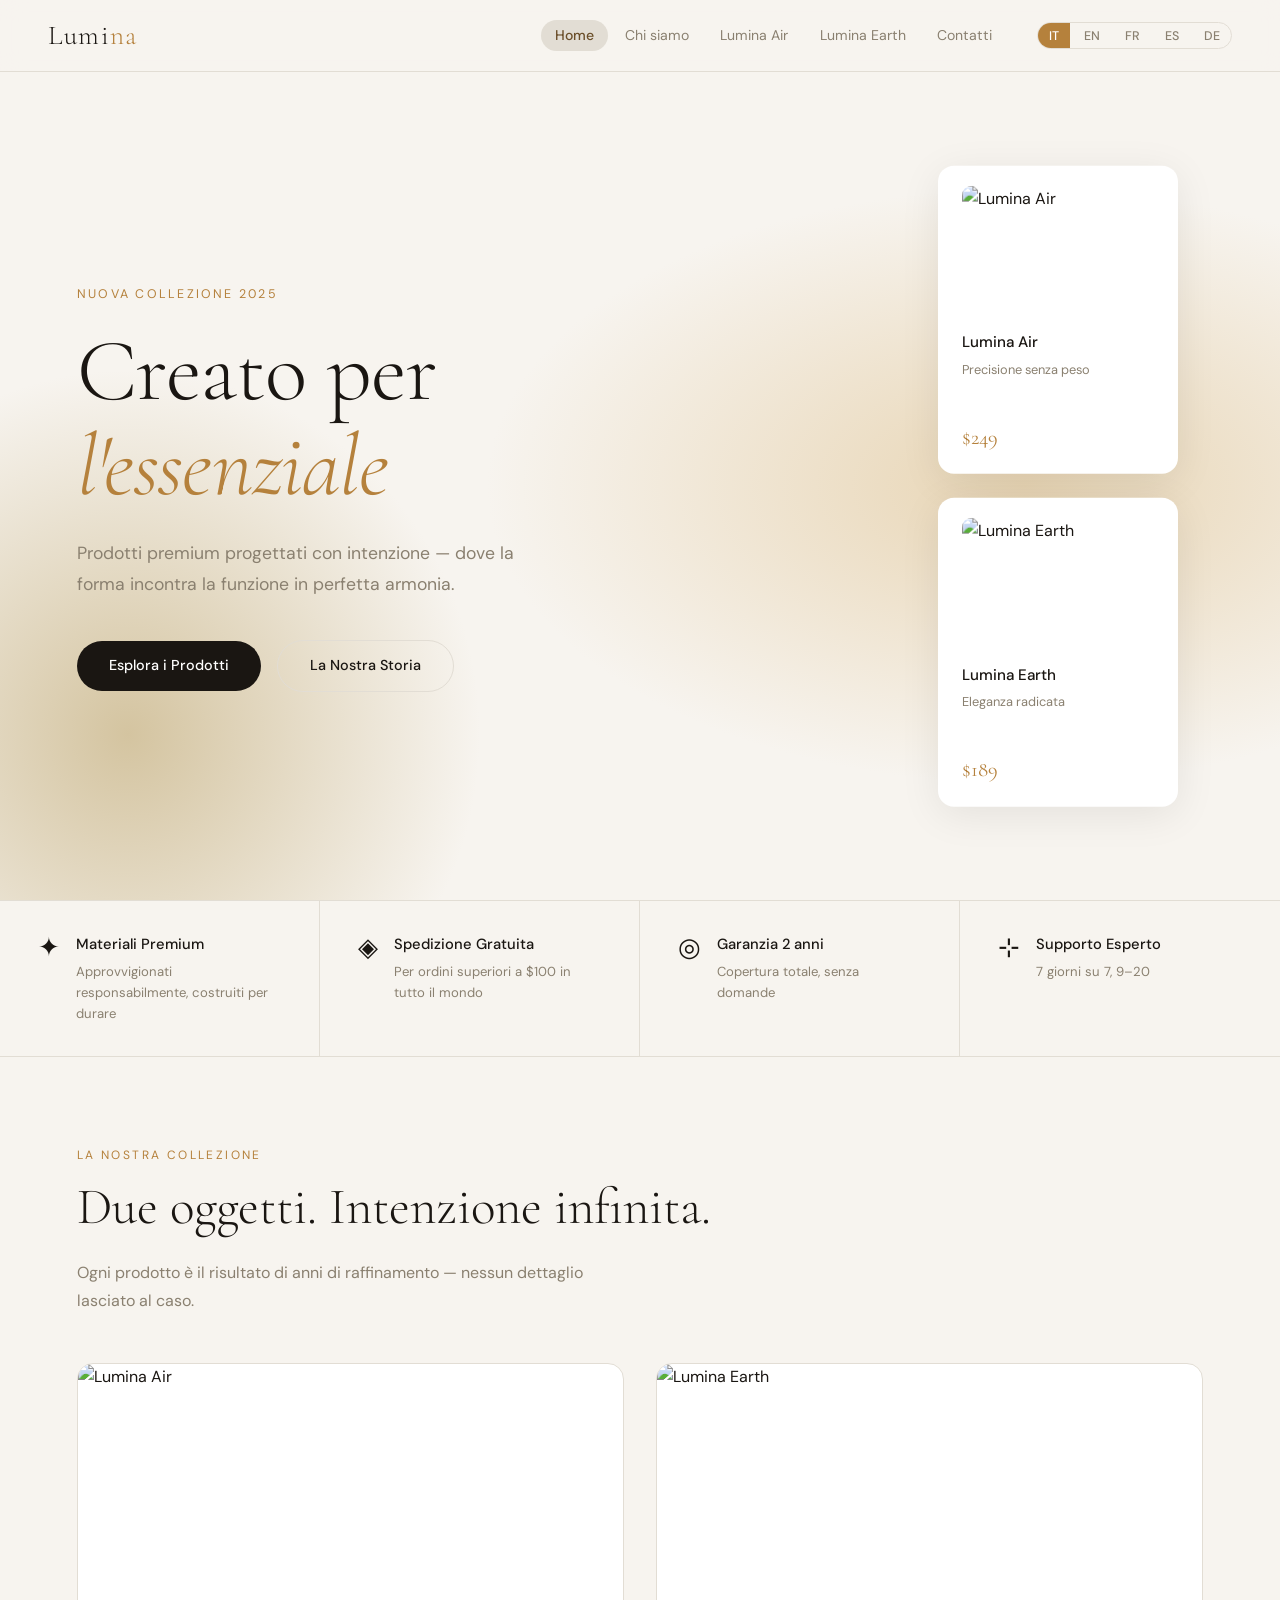
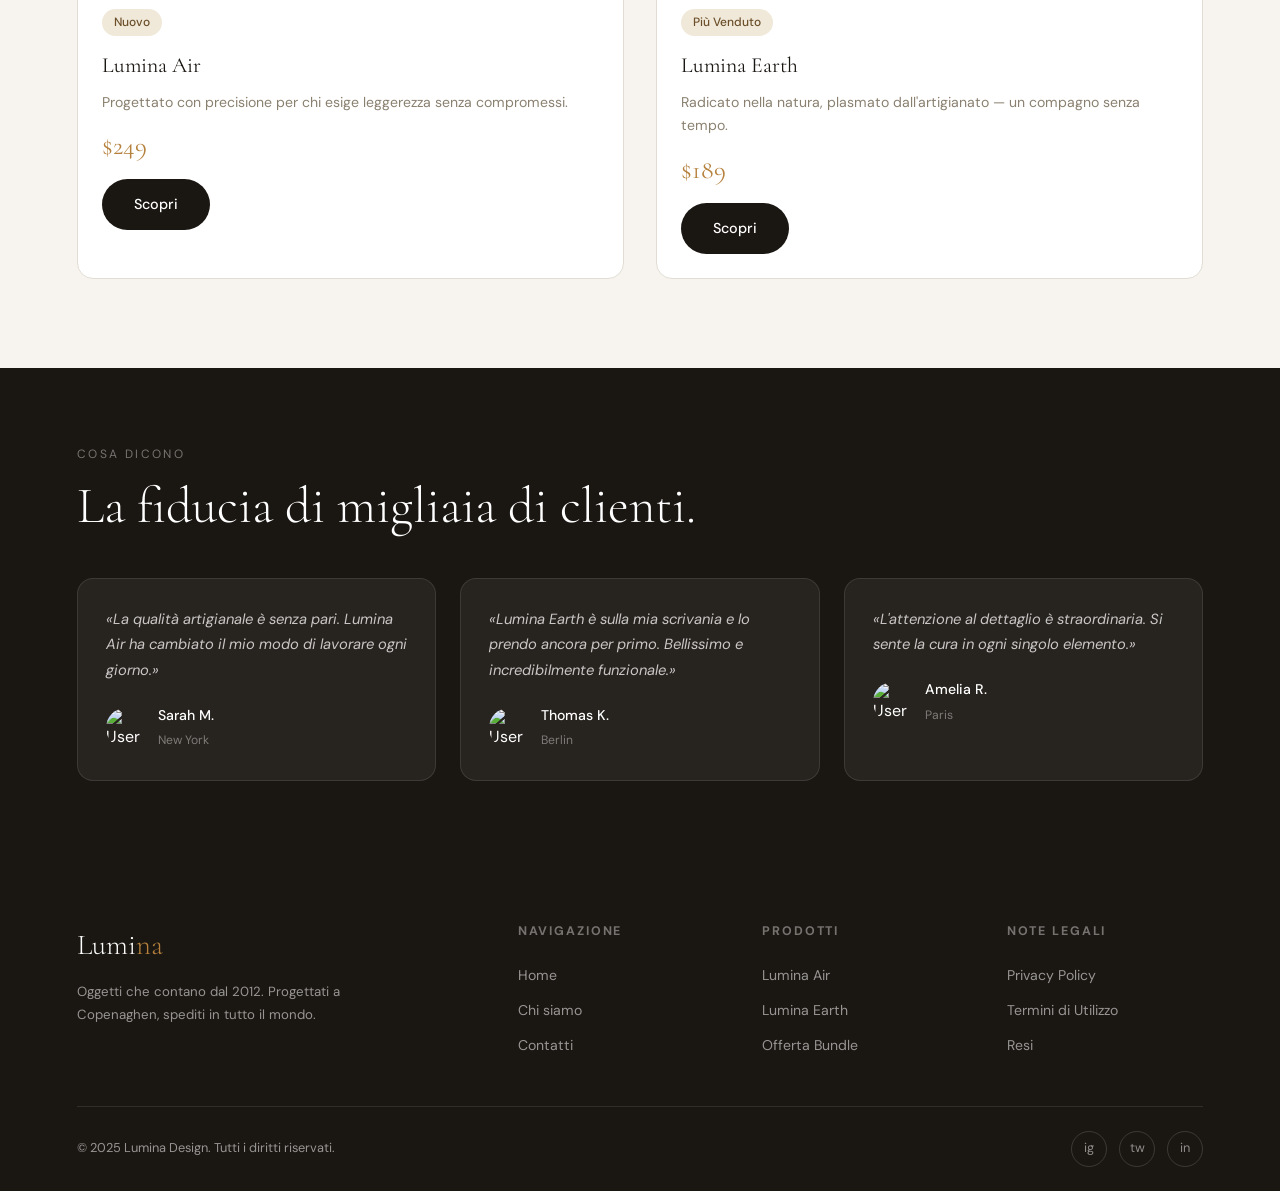
==== index.html @ da41b6ad "Initial commit" ====
<!DOCTYPE html>
<html lang="en">
<head>
  <meta charset="UTF-8" />
  <meta name="viewport" content="width=device-width, initial-scale=1.0"/>
  <title>Lumina — Premium Products</title>
  <link rel="preconnect" href="https://fonts.googleapis.com">
  <link href="https://fonts.googleapis.com/css2?family=Cormorant+Garamond:ital,wght@0,300;0,400;0,600;1,300;1,400&family=DM+Sans:wght@300;400;500&display=swap" rel="stylesheet">
  <style>
    :root {
      --bg: #f7f4ef;
      --ink: #1a1612;
      --accent: #b5813c;
      --accent2: #6b4f2a;
      --muted: #8a8070;
      --card: #ffffff;
      --border: #e2ddd4;
      --nav-h: 72px;
    }

    *, *::before, *::after { box-sizing: border-box; margin: 0; padding: 0; }

    html { scroll-behavior: smooth; }

    body {
      font-family: 'DM Sans', sans-serif;
      background: var(--bg);
      color: var(--ink);
      min-height: 100vh;
      display: flex;
      flex-direction: column;
      font-size: 16px;
      line-height: 1.6;
    }

    /* ─── NAV ─── */
    nav {
      position: sticky; top: 0; z-index: 100;
      height: var(--nav-h);
      background: rgba(247,244,239,0.92);
      backdrop-filter: blur(12px);
      border-bottom: 1px solid var(--border);
      display: flex; align-items: center;
      padding: 0 clamp(1rem, 5vw, 3rem);
      gap: 2rem;
    }

    .nav-logo {
      font-family: 'Cormorant Garamond', serif;
      font-size: 1.7rem; font-weight: 300;
      color: var(--ink); letter-spacing: 0.06em;
      text-decoration: none; margin-right: auto;
      white-space: nowrap;
    }
    .nav-logo span { color: var(--accent); }

    .nav-links {
      display: flex; gap: 0.25rem; list-style: none;
      flex-wrap: wrap;
    }
    .nav-links a {
      padding: 0.4rem 0.85rem;
      border-radius: 100px;
      font-size: 0.88rem; font-weight: 400;
      color: var(--muted);
      text-decoration: none;
      transition: color 0.2s, background 0.2s;
      white-space: nowrap;
    }
    .nav-links a:hover, .nav-links a.active {
      color: var(--ink);
      background: var(--border);
    }
    .nav-links a.active { font-weight: 500; color: var(--accent2); }

    /* Language switcher */
    .lang-switcher {
      display: flex; gap: 0.2rem;
      border: 1px solid var(--border);
      border-radius: 100px;
      overflow: hidden;
      flex-shrink: 0;
    }
    .lang-btn {
      padding: 0.3rem 0.65rem;
      font-size: 0.78rem; font-weight: 500;
      background: none; border: none; cursor: pointer;
      color: var(--muted);
      transition: background 0.2s, color 0.2s;
      font-family: 'DM Sans', sans-serif;
      letter-spacing: 0.04em;
    }
    .lang-btn.active { background: var(--accent); color: #fff; }

    /* ─── MAIN ─── */
    main { flex: 1; }

    .page { display: none; animation: fadeUp 0.45s ease; }
    .page.visible { display: block; }

    @keyframes fadeUp {
      from { opacity: 0; transform: translateY(18px); }
      to   { opacity: 1; transform: translateY(0); }
    }

    /* ─── HERO ─── */
    .hero {
      position: relative; overflow: hidden;
      min-height: calc(100vh - var(--nav-h));
      display: flex; align-items: center;
      padding: clamp(3rem, 8vw, 6rem) clamp(1.5rem, 6vw, 5rem);
    }
    .hero-bg {
      position: absolute; inset: 0;
      background:
        radial-gradient(ellipse 70% 60% at 80% 50%, #e8d5b4 0%, transparent 60%),
        radial-gradient(ellipse 50% 80% at 10% 80%, #d4c4a0 0%, transparent 55%),
        var(--bg);
    }
    .hero-content { position: relative; max-width: 640px; }
    .hero-eyebrow {
      display: inline-block;
      font-size: 0.78rem; letter-spacing: 0.18em; text-transform: uppercase;
      color: var(--accent); margin-bottom: 1.2rem;
    }
    .hero h1 {
      font-family: 'Cormorant Garamond', serif;
      font-size: clamp(3rem, 7vw, 5.5rem);
      font-weight: 300; line-height: 1.08;
      letter-spacing: -0.01em;
      margin-bottom: 1.5rem;
    }
    .hero h1 em { font-style: italic; color: var(--accent); }
    .hero p {
      font-size: 1.1rem; color: var(--muted);
      max-width: 480px; margin-bottom: 2.5rem;
      line-height: 1.75;
    }
    .btn {
      display: inline-flex; align-items: center; gap: 0.5rem;
      padding: 0.85rem 2rem;
      background: var(--ink); color: #fff;
      border-radius: 100px;
      font-size: 0.9rem; font-weight: 500;
      text-decoration: none; cursor: pointer; border: none;
      transition: background 0.25s, transform 0.2s;
    }
    .btn:hover { background: var(--accent2); transform: translateY(-2px); }
    .btn-outline {
      background: transparent; color: var(--ink);
      border: 1.5px solid var(--border);
      margin-left: 0.75rem;
    }
    .btn-outline:hover { background: var(--border); }

    .hero-float {
      position: absolute; right: clamp(1rem, 8vw, 8rem); top: 50%;
      transform: translateY(-50%);
      display: flex; flex-direction: column; gap: 1.5rem;
    }
    .hero-card {
      background: #fff;
      border-radius: 16px;
      padding: 1.25rem 1.5rem;
      box-shadow: 0 8px 40px rgba(0,0,0,0.08);
      width: 240px;
    }
    .hero-card-img {
      width: 100%; height: 130px;
      border-radius: 10px; overflow: hidden;
      margin-bottom: 0.9rem;
    }
    .hero-card-img img { width: 100%; height: 100%; object-fit: cover; }
    .hero-card h4 { font-size: 0.95rem; font-weight: 500; margin-bottom: 0.25rem; }
    .hero-card p { font-size: 0.8rem; color: var(--muted); }
    .hero-card .price { font-family: 'Cormorant Garamond', serif; font-size: 1.3rem; color: var(--accent); margin-top: 0.5rem; }

    /* ─── FEATURES STRIP ─── */
    .features-strip {
      display: flex; flex-wrap: wrap; gap: 0;
      border-top: 1px solid var(--border);
      border-bottom: 1px solid var(--border);
    }
    .feature-item {
      flex: 1 1 200px;
      padding: 2rem clamp(1rem, 3vw, 2.5rem);
      border-right: 1px solid var(--border);
      display: flex; align-items: flex-start; gap: 1rem;
    }
    .feature-item:last-child { border-right: none; }
    .feature-icon { font-size: 1.6rem; line-height: 1; margin-top: 0.15rem; }
    .feature-item h3 { font-size: 0.92rem; font-weight: 500; margin-bottom: 0.25rem; }
    .feature-item p { font-size: 0.82rem; color: var(--muted); }

    /* ─── SECTION ─── */
    .section { padding: clamp(3rem, 7vw, 6rem) clamp(1.5rem, 6vw, 5rem); }
    .section-tag {
      font-size: 0.75rem; letter-spacing: 0.2em;
      text-transform: uppercase; color: var(--accent);
      margin-bottom: 0.75rem;
    }
    .section-title {
      font-family: 'Cormorant Garamond', serif;
      font-size: clamp(2rem, 4vw, 3.2rem);
      font-weight: 300; line-height: 1.2;
      margin-bottom: 1.25rem;
    }
    .section-subtitle { color: var(--muted); max-width: 560px; line-height: 1.75; }

    /* ─── GRID ─── */
    .grid-2 { display: grid; grid-template-columns: repeat(auto-fit, minmax(280px, 1fr)); gap: 2rem; margin-top: 3rem; }
    .grid-3 { display: grid; grid-template-columns: repeat(auto-fit, minmax(240px, 1fr)); gap: 1.75rem; margin-top: 2.5rem; }

    /* ─── CARD ─── */
    .card {
      background: var(--card);
      border-radius: 16px;
      overflow: hidden;
      border: 1px solid var(--border);
      transition: transform 0.25s, box-shadow 0.25s;
    }
    .card:hover { transform: translateY(-6px); box-shadow: 0 16px 48px rgba(0,0,0,0.1); }
    .card-img { width: 100%; height: 220px; object-fit: cover; display: block; }
    .card-body { padding: 1.5rem; }
    .card-body h3 { font-family: 'Cormorant Garamond', serif; font-size: 1.35rem; font-weight: 400; margin-bottom: 0.5rem; }
    .card-body p { font-size: 0.88rem; color: var(--muted); line-height: 1.7; }
    .card-price { font-family: 'Cormorant Garamond', serif; font-size: 1.6rem; color: var(--accent); margin: 0.75rem 0; }
    .tag { display: inline-block; padding: 0.25rem 0.75rem; border-radius: 100px; font-size: 0.75rem; font-weight: 500; background: #f0e8d8; color: var(--accent2); margin-bottom: 0.75rem; }

    /* ─── ABOUT ─── */
    .about-split {
      display: grid; grid-template-columns: 1fr 1fr; gap: 4rem; align-items: center;
    }
    @media (max-width: 768px) { .about-split { grid-template-columns: 1fr; } }
    .about-img-wrap { position: relative; }
    .about-img-wrap img { width: 100%; border-radius: 20px; display: block; }
    .about-badge {
      position: absolute; bottom: -1.5rem; right: -1.5rem;
      background: var(--accent); color: #fff;
      padding: 1.25rem 1.75rem; border-radius: 16px;
      font-family: 'Cormorant Garamond', serif;
      font-size: 2.5rem; font-weight: 300; line-height: 1;
      text-align: center;
    }
    .about-badge small { display: block; font-family: 'DM Sans', sans-serif; font-size: 0.72rem; letter-spacing: 0.1em; text-transform: uppercase; margin-top: 0.2rem; opacity: 0.85; }
    .stat-row { display: flex; gap: 2.5rem; margin: 2.5rem 0; flex-wrap: wrap; }
    .stat h3 { font-family: 'Cormorant Garamond', serif; font-size: 2.8rem; font-weight: 300; color: var(--accent); line-height: 1; }
    .stat p { font-size: 0.82rem; color: var(--muted); margin-top: 0.25rem; }
    .team-grid { display: grid; grid-template-columns: repeat(auto-fit, minmax(180px, 1fr)); gap: 1.5rem; margin-top: 3rem; }
    .team-card { text-align: center; }
    .team-card img { width: 100%; aspect-ratio: 1; object-fit: cover; border-radius: 50%; margin-bottom: 0.9rem; border: 3px solid var(--border); }
    .team-card h4 { font-weight: 500; font-size: 0.95rem; }
    .team-card p { font-size: 0.8rem; color: var(--muted); }

    /* ─── PRODUCT PAGE ─── */
    .product-hero {
      display: grid; grid-template-columns: 1fr 1fr; gap: 4rem;
      padding: clamp(2rem, 6vw, 5rem) clamp(1.5rem, 6vw, 5rem);
      align-items: start;
    }
    @media (max-width: 768px) { .product-hero { grid-template-columns: 1fr; } }
    .product-gallery { position: relative; }
    .product-main-img { width: 100%; border-radius: 20px; display: block; max-height: 520px; object-fit: cover; }
    .product-thumbs { display: flex; gap: 0.75rem; margin-top: 1rem; }
    .product-thumbs img { width: 72px; height: 72px; object-fit: cover; border-radius: 10px; border: 2px solid transparent; cursor: pointer; transition: border-color 0.2s; }
    .product-thumbs img:hover, .product-thumbs img.active { border-color: var(--accent); }
    .product-info { padding-top: 1rem; }
    .product-info h1 { font-family: 'Cormorant Garamond', serif; font-size: clamp(2rem, 4vw, 3rem); font-weight: 300; line-height: 1.15; margin-bottom: 0.75rem; }
    .product-info .price { font-family: 'Cormorant Garamond', serif; font-size: 2.2rem; color: var(--accent); margin: 1.25rem 0; }
    .product-info p { color: var(--muted); line-height: 1.8; margin-bottom: 1.5rem; }
    .spec-list { list-style: none; margin-bottom: 2rem; }
    .spec-list li { display: flex; align-items: center; gap: 0.6rem; font-size: 0.88rem; color: var(--muted); padding: 0.4rem 0; border-bottom: 1px solid var(--border); }
    .spec-list li::before { content: '✦'; color: var(--accent); font-size: 0.65rem; }
    .stars { color: var(--accent); font-size: 1rem; letter-spacing: 0.1em; margin-bottom: 0.5rem; }
    .review-count { font-size: 0.82rem; color: var(--muted); margin-left: 0.5rem; }

    /* ─── CONTACT ─── */
    .contact-grid { display: grid; grid-template-columns: 1fr 1.4fr; gap: 4rem; }
    @media (max-width: 768px) { .contact-grid { grid-template-columns: 1fr; } }
    .contact-info-block { display: flex; flex-direction: column; gap: 1.75rem; margin-top: 2rem; }
    .contact-item { display: flex; gap: 1rem; align-items: flex-start; }
    .contact-icon { width: 44px; height: 44px; border-radius: 12px; background: #f0e8d8; display: flex; align-items: center; justify-content: center; font-size: 1.2rem; flex-shrink: 0; }
    .contact-item h4 { font-size: 0.85rem; font-weight: 500; margin-bottom: 0.2rem; }
    .contact-item p { font-size: 0.82rem; color: var(--muted); }
    .contact-form { background: #fff; border-radius: 20px; padding: 2.5rem; border: 1px solid var(--border); }
    .form-row { display: grid; grid-template-columns: 1fr 1fr; gap: 1rem; }
    .form-group { margin-bottom: 1.25rem; }
    .form-group label { display: block; font-size: 0.82rem; font-weight: 500; margin-bottom: 0.5rem; color: var(--ink); }
    .form-group input, .form-group textarea, .form-group select {
      width: 100%;
      padding: 0.75rem 1rem;
      border: 1.5px solid var(--border);
      border-radius: 10px;
      background: var(--bg);
      font-family: 'DM Sans', sans-serif;
      font-size: 0.9rem;
      color: var(--ink);
      transition: border-color 0.2s;
      outline: none;
    }
    .form-group input:focus, .form-group textarea:focus, .form-group select:focus { border-color: var(--accent); }
    .form-group textarea { resize: vertical; min-height: 130px; }
    .form-success { display: none; background: #edf7ee; color: #2d6a30; padding: 1rem 1.25rem; border-radius: 10px; font-size: 0.88rem; margin-top: 1rem; }

    /* ─── FOOTER ─── */
    footer {
      background: var(--ink); color: rgba(255,255,255,0.55);
      padding: clamp(2rem, 5vw, 4rem) clamp(1.5rem, 6vw, 5rem) 1.5rem;
    }
    .footer-grid {
      display: grid;
      grid-template-columns: 2fr repeat(3, 1fr);
      gap: 3rem;
      margin-bottom: 3rem;
    }
    @media (max-width: 768px) { .footer-grid { grid-template-columns: 1fr 1fr; } .hero-float { display: none; } }
    .footer-brand h2 { font-family: 'Cormorant Garamond', serif; font-size: 1.8rem; font-weight: 300; color: #fff; margin-bottom: 0.75rem; }
    .footer-brand h2 span { color: var(--accent); }
    .footer-brand p { font-size: 0.83rem; line-height: 1.75; max-width: 280px; }
    .footer-col h4 { font-size: 0.78rem; letter-spacing: 0.15em; text-transform: uppercase; color: rgba(255,255,255,0.4); margin-bottom: 1.25rem; }
    .footer-col ul { list-style: none; display: flex; flex-direction: column; gap: 0.6rem; }
    .footer-col ul li a { color: rgba(255,255,255,0.55); text-decoration: none; font-size: 0.88rem; transition: color 0.2s; }
    .footer-col ul li a:hover { color: #fff; }
    .footer-bottom {
      border-top: 1px solid rgba(255,255,255,0.1);
      padding-top: 1.5rem;
      display: flex; justify-content: space-between; align-items: center; flex-wrap: wrap; gap: 1rem;
      font-size: 0.8rem;
    }
    .social-links { display: flex; gap: 0.75rem; }
    .social-links a {
      width: 36px; height: 36px; border-radius: 50%;
      border: 1px solid rgba(255,255,255,0.15);
      display: flex; align-items: center; justify-content: center;
      color: rgba(255,255,255,0.5); text-decoration: none; font-size: 0.8rem;
      transition: background 0.2s, color 0.2s;
    }
    .social-links a:hover { background: var(--accent); color: #fff; border-color: var(--accent); }

    /* ─── MAP PLACEHOLDER ─── */
    .map-wrap { border-radius: 16px; overflow: hidden; border: 1px solid var(--border); margin-top: 2rem; }
    .map-placeholder { background: linear-gradient(135deg, #e8ddd0 0%, #d4c4a0 100%); height: 220px; display: flex; flex-direction: column; align-items: center; justify-content: center; gap: 0.5rem; color: var(--muted); }
    .map-placeholder .map-icon { font-size: 2rem; }
    .map-placeholder p { font-size: 0.85rem; }

    /* ─── DIVIDER ─── */
    .divider { height: 1px; background: var(--border); margin: 0 clamp(1.5rem, 6vw, 5rem); }

    /* ─── TESTIMONIALS ─── */
    .testimonial-wrap { background: var(--ink); color: #fff; padding: clamp(3rem, 6vw, 5rem) clamp(1.5rem, 6vw, 5rem); }
    .testimonial-grid { display: grid; grid-template-columns: repeat(auto-fit, minmax(280px, 1fr)); gap: 1.5rem; margin-top: 2.5rem; }
    .testimonial-card { background: rgba(255,255,255,0.06); border-radius: 16px; padding: 1.75rem; border: 1px solid rgba(255,255,255,0.1); }
    .testimonial-card p { font-size: 0.92rem; line-height: 1.75; color: rgba(255,255,255,0.75); margin-bottom: 1.25rem; font-style: italic; }
    .testimonial-author { display: flex; align-items: center; gap: 0.75rem; }
    .testimonial-author img { width: 40px; height: 40px; border-radius: 50%; object-fit: cover; }
    .testimonial-author h5 { font-size: 0.88rem; font-weight: 500; color: #fff; }
    .testimonial-author span { font-size: 0.76rem; color: rgba(255,255,255,0.4); }
  </style>
</head>
<body>

<!-- NAV -->
<nav>
  <a href="#" class="nav-logo" onclick="navigate('home')">Lumi<span>na</span></a>
  <ul class="nav-links" id="navLinks">
    <li><a href="#" onclick="navigate('home')" data-i18n="nav_home">Home</a></li>
    <li><a href="#" onclick="navigate('about')" data-i18n="nav_about">About</a></li>
    <li><a href="#" onclick="navigate('product1')" data-i18n="nav_product1">Lumina Air</a></li>
    <li><a href="#" onclick="navigate('product2')" data-i18n="nav_product2">Lumina Earth</a></li>
    <li><a href="#" onclick="navigate('contact')" data-i18n="nav_contact">Contact</a></li>
  </ul>
  <div class="lang-switcher">
    <button class="lang-btn active" onclick="setLang('it')">IT</button>
    <button class="lang-btn" onclick="setLang('en')">EN</button>
    <button class="lang-btn" onclick="setLang('fr')">FR</button>
    <button class="lang-btn" onclick="setLang('es')">ES</button>
    <button class="lang-btn" onclick="setLang('de')">DE</button>
  </div>
</nav>

<!-- ══════════════════════════════════════════
     PAGE: HOME
══════════════════════════════════════════ -->
<div class="page visible" id="page-home">
  <main>
    <!-- HERO -->
    <section class="hero">
      <div class="hero-bg"></div>
      <div class="hero-content">
        <span class="hero-eyebrow" data-i18n="home_eyebrow">New Collection 2025</span>
        <h1 data-i18n-html="home_h1">Crafted for <em>the&nbsp;essential</em> life</h1>
        <p data-i18n="home_sub">Premium products designed with intention — where form meets function in perfect harmony.</p>
        <div>
          <a class="btn" href="#" onclick="navigate('product1')" data-i18n="home_cta1">Explore Products</a>
          <a class="btn btn-outline" href="#" onclick="navigate('about')" data-i18n="home_cta2">Our Story</a>
        </div>
      </div>
      <div class="hero-float">
        <div class="hero-card">
          <div class="hero-card-img">
            <img src="https://images.unsplash.com/photo-1523275335684-37898b6baf30?w=400&q=80" alt="Lumina Air" />
          </div>
          <h4 data-i18n="prod1_name">Lumina Air</h4>
          <p data-i18n="prod1_tagline">Weightless precision</p>
          <div class="price">$249</div>
        </div>
        <div class="hero-card">
          <div class="hero-card-img">
            <img src="https://images.unsplash.com/photo-1599305445671-ac291c95aaa9?w=400&q=80" alt="Lumina Earth" />
          </div>
          <h4 data-i18n="prod2_name">Lumina Earth</h4>
          <p data-i18n="prod2_tagline">Grounded elegance</p>
          <div class="price">$189</div>
        </div>
      </div>
    </section>

    <!-- FEATURES STRIP -->
    <div class="features-strip">
      <div class="feature-item">
        <div class="feature-icon">✦</div>
        <div>
          <h3 data-i18n="feat1_h">Premium Materials</h3>
          <p data-i18n="feat1_p">Responsibly sourced, built to last</p>
        </div>
      </div>
      <div class="feature-item">
        <div class="feature-icon">◈</div>
        <div>
          <h3 data-i18n="feat2_h">Free Shipping</h3>
          <p data-i18n="feat2_p">On orders over $100 worldwide</p>
        </div>
      </div>
      <div class="feature-item">
        <div class="feature-icon">◎</div>
        <div>
          <h3 data-i18n="feat3_h">2-Year Warranty</h3>
          <p data-i18n="feat3_p">Full coverage, no questions asked</p>
        </div>
      </div>
      <div class="feature-item">
        <div class="feature-icon">⊹</div>
        <div>
          <h3 data-i18n="feat4_h">Expert Support</h3>
          <p data-i18n="feat4_p">7 days a week, 9am–8pm</p>
        </div>
      </div>
    </div>

    <!-- PRODUCTS PREVIEW -->
    <section class="section">
      <p class="section-tag" data-i18n="home_products_tag">Our Collection</p>
      <h2 class="section-title" data-i18n="home_products_h">Two objects. Infinite intention.</h2>
      <p class="section-subtitle" data-i18n="home_products_sub">Each product is the result of years of refinement — no detail left to chance.</p>
      <div class="grid-2">
        <div class="card">
          <img class="card-img" src="https://images.unsplash.com/photo-1523275335684-37898b6baf30?w=700&q=80" alt="Lumina Air">
          <div class="card-body">
            <span class="tag" data-i18n="tag_new">New</span>
            <h3 data-i18n="prod1_name">Lumina Air</h3>
            <p data-i18n="prod1_desc_short">Precision-engineered for those who demand lightness without compromise.</p>
            <div class="card-price">$249</div>
            <a class="btn" href="#" onclick="navigate('product1')" data-i18n="btn_discover">Discover</a>
          </div>
        </div>
        <div class="card">
          <img class="card-img" src="https://images.unsplash.com/photo-1599305445671-ac291c95aaa9?w=700&q=80" alt="Lumina Earth">
          <div class="card-body">
            <span class="tag" data-i18n="tag_bestseller">Best Seller</span>
            <h3 data-i18n="prod2_name">Lumina Earth</h3>
            <p data-i18n="prod2_desc_short">Grounded in nature, shaped by craft — a timeless companion for everyday life.</p>
            <div class="card-price">$189</div>
            <a class="btn" href="#" onclick="navigate('product2')" data-i18n="btn_discover">Discover</a>
          </div>
        </div>
      </div>
    </section>

    <!-- TESTIMONIALS -->
    <div class="testimonial-wrap">
      <p class="section-tag" style="color:rgba(255,255,255,0.4)" data-i18n="home_reviews_tag">What They Say</p>
      <h2 class="section-title" style="color:#fff" data-i18n="home_reviews_h">Trusted by thousands.</h2>
      <div class="testimonial-grid">
        <div class="testimonial-card">
          <p data-i18n="review1">"The craftsmanship is unlike anything I've owned before. Lumina Air changed how I work every day."</p>
          <div class="testimonial-author">
            <img src="https://i.pravatar.cc/80?img=12" alt="User">
            <div><h5>Sarah M.</h5><span>New York</span></div>
          </div>
        </div>
        <div class="testimonial-card">
          <p data-i18n="review2">"Lumina Earth sits on my desk and I still reach for it first. Beautiful and incredibly functional."</p>
          <div class="testimonial-author">
            <img src="https://i.pravatar.cc/80?img=33" alt="User">
            <div><h5>Thomas K.</h5><span>Berlin</span></div>
          </div>
        </div>
        <div class="testimonial-card">
          <p data-i18n="review3">"The attention to detail is extraordinary. You can feel the care in every single element."</p>
          <div class="testimonial-author">
            <img src="https://i.pravatar.cc/80?img=47" alt="User">
            <div><h5>Amelia R.</h5><span>Paris</span></div>
          </div>
        </div>
      </div>
    </div>
  </main>
</div>

<!-- ══════════════════════════════════════════
     PAGE: ABOUT
══════════════════════════════════════════ -->
<div class="page" id="page-about">
  <main>
    <section class="section">
      <p class="section-tag" data-i18n="about_tag">Our Story</p>
      <div class="about-split">
        <div class="about-img-wrap">
          <img src="https://images.unsplash.com/photo-1600880292203-757bb62b4baf?w=800&q=80" alt="Our studio" />
          <div class="about-badge">2012<small data-i18n="about_badge">Founded</small></div>
        </div>
        <div>
          <h2 class="section-title" data-i18n="about_h">Born from a belief in<br>meaningful objects</h2>
          <p style="color:var(--muted); line-height:1.85; margin-bottom:1.25rem" data-i18n="about_p1">Lumina was founded in 2012 in a small studio in Copenhagen. We started with one question: why do the objects we use most deserve the least attention?</p>
          <p style="color:var(--muted); line-height:1.85" data-i18n="about_p2">Since then, we've grown into an international team of 40 designers, engineers, and craftspeople — united by an obsession with quality and a deep respect for the humans who use our products.</p>
          <div class="stat-row">
            <div class="stat"><h3>40+</h3><p data-i18n="stat1">Team members</p></div>
            <div class="stat"><h3>12</h3><p data-i18n="stat2">Countries served</p></div>
            <div class="stat"><h3>98%</h3><p data-i18n="stat3">Customer satisfaction</p></div>
          </div>
          <a class="btn" href="#" onclick="navigate('contact')" data-i18n="about_cta">Get in Touch</a>
        </div>
      </div>
    </section>

    <div class="divider"></div>

    <section class="section">
      <p class="section-tag" data-i18n="about_team_tag">The People</p>
      <h2 class="section-title" data-i18n="about_team_h">A team of obsessives</h2>
      <div class="team-grid">
        <div class="team-card">
          <img src="https://i.pravatar.cc/200?img=5" alt="Nora Valen">
          <h4>Nora Valen</h4>
          <p data-i18n="role_ceo">Founder & CEO</p>
        </div>
        <div class="team-card">
          <img src="https://i.pravatar.cc/200?img=15" alt="Erik Strand">
          <h4>Erik Strand</h4>
          <p data-i18n="role_design">Head of Design</p>
        </div>
        <div class="team-card">
          <img src="https://i.pravatar.cc/200?img=25" alt="Mei Lin">
          <h4>Mei Lin</h4>
          <p data-i18n="role_eng">Lead Engineer</p>
        </div>
        <div class="team-card">
          <img src="https://i.pravatar.cc/200?img=44" alt="James Obi">
          <h4>James Obi</h4>
          <p data-i18n="role_ops">Operations</p>
        </div>
      </div>
    </section>

    <div class="testimonial-wrap">
      <p class="section-tag" style="color:rgba(255,255,255,0.4)" data-i18n="about_values_tag">Our Values</p>
      <h2 class="section-title" style="color:#fff" data-i18n="about_values_h">What guides us</h2>
      <div class="grid-3" style="margin-top:2rem">
        <div style="padding:1.5rem; background:rgba(255,255,255,0.06); border-radius:14px; border:1px solid rgba(255,255,255,0.1)">
          <div style="font-size:1.8rem; margin-bottom:0.75rem">◎</div>
          <h3 style="color:#fff; font-family:'Cormorant Garamond',serif; font-size:1.3rem; font-weight:400; margin-bottom:0.5rem" data-i18n="val1_h">Intentional Design</h3>
          <p style="color:rgba(255,255,255,0.55); font-size:0.85rem; line-height:1.75" data-i18n="val1_p">Every decision exists for a reason. We remove the unnecessary and refine what remains.</p>
        </div>
        <div style="padding:1.5rem; background:rgba(255,255,255,0.06); border-radius:14px; border:1px solid rgba(255,255,255,0.1)">
          <div style="font-size:1.8rem; margin-bottom:0.75rem">✦</div>
          <h3 style="color:#fff; font-family:'Cormorant Garamond',serif; font-size:1.3rem; font-weight:400; margin-bottom:0.5rem" data-i18n="val2_h">Honest Materials</h3>
          <p style="color:rgba(255,255,255,0.55); font-size:0.85rem; line-height:1.75" data-i18n="val2_p">We use only what belongs — real wood, real metal, real craft. No pretense, no shortcuts.</p>
        </div>
        <div style="padding:1.5rem; background:rgba(255,255,255,0.06); border-radius:14px; border:1px solid rgba(255,255,255,0.1)">
          <div style="font-size:1.8rem; margin-bottom:0.75rem">⊹</div>
          <h3 style="color:#fff; font-family:'Cormorant Garamond',serif; font-size:1.3rem; font-weight:400; margin-bottom:0.5rem" data-i18n="val3_h">Human First</h3>
          <p style="color:rgba(255,255,255,0.55); font-size:0.85rem; line-height:1.75" data-i18n="val3_p">Products exist to serve people. We design around real needs, real hands, real lives.</p>
        </div>
      </div>
    </div>
  </main>
</div>

<!-- ══════════════════════════════════════════
     PAGE: PRODUCT 1
══════════════════════════════════════════ -->
<div class="page" id="page-product1">
  <main>
    <div class="product-hero">
      <div class="product-gallery">
        <img id="p1-main" class="product-main-img" src="https://images.unsplash.com/photo-1523275335684-37898b6baf30?w=900&q=80" alt="Lumina Air" />
        <div class="product-thumbs">
          <img src="https://images.unsplash.com/photo-1523275335684-37898b6baf30?w=200&q=80" class="active" onclick="swapImg('p1-main', this, 'https://images.unsplash.com/photo-1523275335684-37898b6baf30?w=900&q=80')" alt="">
          <img src="https://images.unsplash.com/photo-1508057198894-247b23fe5ade?w=200&q=80" onclick="swapImg('p1-main', this, 'https://images.unsplash.com/photo-1508057198894-247b23fe5ade?w=900&q=80')" alt="">
          <img src="https://images.unsplash.com/photo-1548036328-c9fa89d128fa?w=200&q=80" onclick="swapImg('p1-main', this, 'https://images.unsplash.com/photo-1548036328-c9fa89d128fa?w=900&q=80')" alt="">
        </div>
      </div>
      <div class="product-info">
        <span class="tag" data-i18n="tag_new">New</span>
        <div class="stars">★★★★★ <span class="review-count">(127 reviews)</span></div>
        <h1 data-i18n="prod1_name">Lumina Air</h1>
        <div class="price">$249</div>
        <p data-i18n="prod1_desc">The Lumina Air is our most refined product yet. Machined from aerospace-grade aluminium, it weighs just 68 grams while maintaining exceptional rigidity. Every curve has been tested over 2,000 iterations for perfect ergonomic balance.</p>
        <ul class="spec-list">
          <li data-i18n="p1_spec1">Aerospace aluminium, anodised finish</li>
          <li data-i18n="p1_spec2">Weight: 68g</li>
          <li data-i18n="p1_spec3">Available in Silver, Midnight & Champagne</li>
          <li data-i18n="p1_spec4">2-year full warranty included</li>
          <li data-i18n="p1_spec5">Ships in 1–3 business days</li>
        </ul>
        <a class="btn" href="#" onclick="navigate('contact')" data-i18n="btn_order">Order Now</a>
        <a class="btn btn-outline" href="#" onclick="navigate('contact')" style="margin-top:0.5rem" data-i18n="btn_ask">Ask a Question</a>
      </div>
    </div>

    <div class="divider"></div>

    <section class="section">
      <p class="section-tag" data-i18n="prod_related_tag">Also From Lumina</p>
      <h2 class="section-title" data-i18n="prod_related_h">You may also like</h2>
      <div class="grid-2">
        <div class="card">
          <img class="card-img" src="https://images.unsplash.com/photo-1599305445671-ac291c95aaa9?w=700&q=80" alt="Lumina Earth">
          <div class="card-body">
            <span class="tag" data-i18n="tag_bestseller">Best Seller</span>
            <h3 data-i18n="prod2_name">Lumina Earth</h3>
            <p data-i18n="prod2_desc_short">Grounded in nature, shaped by craft — a timeless companion.</p>
            <div class="card-price">$189</div>
            <a class="btn" href="#" onclick="navigate('product2')" data-i18n="btn_discover">Discover</a>
          </div>
        </div>
        <div class="card" style="display:flex; flex-direction:column; justify-content:center; align-items:center; padding:3rem; text-align:center; background:linear-gradient(135deg,#f0e8d8,#e8ddd0)">
          <div style="font-size:2.5rem; margin-bottom:1rem">◎</div>
          <h3 style="font-family:'Cormorant Garamond',serif; font-size:1.5rem; font-weight:300; margin-bottom:0.75rem" data-i18n="bundle_h">Bundle & Save</h3>
          <p style="color:var(--muted); font-size:0.88rem; margin-bottom:1.5rem" data-i18n="bundle_p">Get both Lumina Air & Earth together for $399 — save $39.</p>
          <a class="btn" href="#" onclick="navigate('contact')" data-i18n="bundle_cta">Get the Bundle</a>
        </div>
      </div>
    </section>
  </main>
</div>

<!-- ══════════════════════════════════════════
     PAGE: PRODUCT 2
══════════════════════════════════════════ -->
<div class="page" id="page-product2">
  <main>
    <div class="product-hero">
      <div class="product-gallery">
        <img id="p2-main" class="product-main-img" src="https://images.unsplash.com/photo-1599305445671-ac291c95aaa9?w=900&q=80" alt="Lumina Earth" />
        <div class="product-thumbs">
          <img src="https://images.unsplash.com/photo-1599305445671-ac291c95aaa9?w=200&q=80" class="active" onclick="swapImg('p2-main', this, 'https://images.unsplash.com/photo-1599305445671-ac291c95aaa9?w=900&q=80')" alt="">
          <img src="https://images.unsplash.com/photo-1614164185128-e4ec99c436d7?w=200&q=80" onclick="swapImg('p2-main', this, 'https://images.unsplash.com/photo-1614164185128-e4ec99c436d7?w=900&q=80')" alt="">
          <img src="https://images.unsplash.com/photo-1611930022073-b7a4ba5fcccd?w=200&q=80" onclick="swapImg('p2-main', this, 'https://images.unsplash.com/photo-1611930022073-b7a4ba5fcccd?w=900&q=80')" alt="">
        </div>
      </div>
      <div class="product-info">
        <span class="tag" data-i18n="tag_bestseller">Best Seller</span>
        <div class="stars">★★★★★ <span class="review-count">(214 reviews)</span></div>
        <h1 data-i18n="prod2_name">Lumina Earth</h1>
        <div class="price">$189</div>
        <p data-i18n="prod2_desc">The Lumina Earth draws from the organic world. Its body is hand-turned from sustainably harvested walnut, finished with natural oil. The weight — 142 grams — is deliberate: present, grounding, reassuring in the hand.</p>
        <ul class="spec-list">
          <li data-i18n="p2_spec1">Sustainably harvested walnut wood</li>
          <li data-i18n="p2_spec2">Weight: 142g</li>
          <li data-i18n="p2_spec3">Available in Natural Walnut & Ebonised Oak</li>
          <li data-i18n="p2_spec4">2-year full warranty included</li>
          <li data-i18n="p2_spec5">Ships in 1–3 business days</li>
        </ul>
        <a class="btn" href="#" onclick="navigate('contact')" data-i18n="btn_order">Order Now</a>
        <a class="btn btn-outline" href="#" onclick="navigate('contact')" style="margin-top:0.5rem" data-i18n="btn_ask">Ask a Question</a>
      </div>
    </div>

    <div class="divider"></div>

    <section class="section">
      <p class="section-tag" data-i18n="prod_related_tag">Also From Lumina</p>
      <h2 class="section-title" data-i18n="prod_related_h">You may also like</h2>
      <div class="grid-2">
        <div class="card">
          <img class="card-img" src="https://images.unsplash.com/photo-1523275335684-37898b6baf30?w=700&q=80" alt="Lumina Air">
          <div class="card-body">
            <span class="tag" data-i18n="tag_new">New</span>
            <h3 data-i18n="prod1_name">Lumina Air</h3>
            <p data-i18n="prod1_desc_short">Precision-engineered for those who demand lightness without compromise.</p>
            <div class="card-price">$249</div>
            <a class="btn" href="#" onclick="navigate('product1')" data-i18n="btn_discover">Discover</a>
          </div>
        </div>
        <div class="card" style="display:flex; flex-direction:column; justify-content:center; align-items:center; padding:3rem; text-align:center; background:linear-gradient(135deg,#f0e8d8,#e8ddd0)">
          <div style="font-size:2.5rem; margin-bottom:1rem">✦</div>
          <h3 style="font-family:'Cormorant Garamond',serif; font-size:1.5rem; font-weight:300; margin-bottom:0.75rem" data-i18n="bundle_h">Bundle & Save</h3>
          <p style="color:var(--muted); font-size:0.88rem; margin-bottom:1.5rem" data-i18n="bundle_p">Get both Lumina Air & Earth together for $399 — save $39.</p>
          <a class="btn" href="#" onclick="navigate('contact')" data-i18n="bundle_cta">Get the Bundle</a>
        </div>
      </div>
    </section>
  </main>
</div>

<!-- ══════════════════════════════════════════
     PAGE: CONTACT
══════════════════════════════════════════ -->
<div class="page" id="page-contact">
  <main>
    <section class="section">
      <p class="section-tag" data-i18n="contact_tag">Get in Touch</p>
      <h2 class="section-title" data-i18n="contact_h">We'd love to hear from you</h2>
      <div class="contact-grid" style="margin-top:2.5rem">
        <div>
          <p style="color:var(--muted); line-height:1.8; margin-bottom:2rem" data-i18n="contact_sub">Have a question, feedback, or a wholesale inquiry? Reach out and our team will respond within one business day.</p>
          <div class="contact-info-block">
            <div class="contact-item">
              <div class="contact-icon">📍</div>
              <div><h4 data-i18n="contact_addr_h">Address</h4><p>via Santa Teresa n.8, Poggio Mirteto, 02047 (RI), IT</p></div>
            </div>
            <div class="contact-item">
              <div class="contact-icon">✉️</div>
              <div><h4 data-i18n="contact_email_h">Email</h4><p><a href="/cdn-cgi/l/email-protection" class="__cf_email__" data-cfemail="e088858c8c8fa08c958d898e81ce84859389878e">[email&#160;protected]</a></p></div>
            </div>
            <div class="contact-item">
              <div class="contact-icon">📞</div>
              <div><h4 data-i18n="contact_phone_h">Phone</h4><p>+39 333 3810102</p></div>
            </div>
            <div class="contact-item">
              <div class="contact-icon">🕐</div>
              <div><h4 data-i18n="contact_hours_h">Hours</h4><p data-i18n="contact_hours">Mon–Fri 9am–6pm CET</p></div>
            </div>
          </div>
          <div class="map-wrap">
            <div class="map-placeholder">
              <div class="map-icon">🗺</div>
              <p data-i18n="map_label">Poggio Mirteto, Italy</p>
              <p style="font-size:0.75rem; opacity:0.6" data-i18n="map_sub">via Santa Teresa n.8, 02047 (RI)</p>
            </div>
          </div>
        </div>
        <div class="contact-form">
          <h3 style="font-family:'Cormorant Garamond',serif; font-size:1.5rem; font-weight:400; margin-bottom:1.5rem" data-i18n="form_h">Send a Message</h3>
          <div class="form-row">
            <div class="form-group">
              <label data-i18n="form_name">Name</label>
              <input type="text" id="f-name" placeholder="Nora Valen" />
            </div>
            <div class="form-group">
              <label data-i18n="form_email">Email</label>
              <input type="email" id="f-email" placeholder="hello@email.com" />
            </div>
          </div>
          <div class="form-group">
            <label data-i18n="form_subject">Subject</label>
            <select id="f-subject">
              <option data-i18n="form_opt1">Product Enquiry</option>
              <option data-i18n="form_opt2">Order Support</option>
              <option data-i18n="form_opt3">Wholesale / Partnership</option>
              <option data-i18n="form_opt4">Other</option>
            </select>
          </div>
          <div class="form-group">
            <label data-i18n="form_msg">Message</label>
            <textarea id="f-msg" placeholder="Tell us what you need..."></textarea>
          </div>
          <button class="btn" style="width:100%; justify-content:center" onclick="submitForm()" data-i18n="form_submit">Send Message</button>
          <div class="form-success" id="form-success" data-i18n="form_thanks">✓ Thanks! We'll be in touch within one business day.</div>
        </div>
      </div>
    </section>
  </main>
</div>

<!-- ══════════════════════════════════════════
     FOOTER (always visible)
══════════════════════════════════════════ -->
<footer>
  <div class="footer-grid">
    <div class="footer-brand">
      <h2>Lumi<span>na</span></h2>
      <p data-i18n="footer_about">Crafting objects that matter since 2012. Designed in Copenhagen, shipped worldwide.</p>
    </div>
    <div class="footer-col">
      <h4 data-i18n="footer_nav">Navigation</h4>
      <ul>
        <li><a href="#" onclick="navigate('home')" data-i18n="nav_home">Home</a></li>
        <li><a href="#" onclick="navigate('about')" data-i18n="nav_about">About</a></li>
        <li><a href="#" onclick="navigate('contact')" data-i18n="nav_contact">Contact</a></li>
      </ul>
    </div>
    <div class="footer-col">
      <h4 data-i18n="footer_products">Products</h4>
      <ul>
        <li><a href="#" onclick="navigate('product1')" data-i18n="prod1_name">Lumina Air</a></li>
        <li><a href="#" onclick="navigate('product2')" data-i18n="prod2_name">Lumina Earth</a></li>
        <li><a href="#" onclick="navigate('contact')" data-i18n="footer_bundle">Bundle Deal</a></li>
      </ul>
    </div>
    <div class="footer-col">
      <h4 data-i18n="footer_legal">Legal</h4>
      <ul>
        <li><a href="#" data-i18n="footer_privacy">Privacy Policy</a></li>
        <li><a href="#" data-i18n="footer_terms">Terms of Use</a></li>
        <li><a href="#" data-i18n="footer_returns">Returns</a></li>
      </ul>
    </div>
  </div>
  <div class="footer-bottom">
    <span data-i18n="footer_copy">© 2025 Lumina Design. All rights reserved.</span>
    <div class="social-links">
      <a href="#" title="Instagram">ig</a>
      <a href="#" title="Twitter">tw</a>
      <a href="#" title="LinkedIn">in</a>
    </div>
  </div>
</footer>

<!-- ══════════════════════════════════════════
     JAVASCRIPT
══════════════════════════════════════════ -->
<script data-cfasync="false" src="/cdn-cgi/scripts/5c5dd728/cloudflare-static/email-decode.min.js"></script><script>
// ─── ROUTING ───
let currentPage = 'home';
function navigate(page) {
  document.querySelectorAll('.page').forEach(p => p.classList.remove('visible'));
  document.getElementById('page-' + page).classList.add('visible');
  document.querySelectorAll('.nav-links a').forEach(a => {
    a.classList.toggle('active', a.getAttribute('onclick')?.includes("'" + page + "'"));
  });
  window.scrollTo({ top: 0, behavior: 'smooth' });
  currentPage = page;
  return false;
}

// ─── IMAGE SWAP ───
function swapImg(imgId, thumb, src) {
  document.getElementById(imgId).src = src;
  thumb.closest('.product-thumbs').querySelectorAll('img').forEach(i => i.classList.remove('active'));
  thumb.classList.add('active');
}

// ─── FORM ───
function submitForm() {
  const name = document.getElementById('f-name').value.trim();
  const email = document.getElementById('f-email').value.trim();
  const msg = document.getElementById('f-msg').value.trim();
  if (!name || !email || !msg) { alert(i18n[currentLang]['form_fill'] || 'Please fill in all required fields.'); return; }
  document.getElementById('form-success').style.display = 'block';
  setTimeout(() => document.getElementById('form-success').style.display = 'none', 5000);
  document.getElementById('f-name').value = '';
  document.getElementById('f-email').value = '';
  document.getElementById('f-msg').value = '';
}

// ─── i18n ───
let currentLang = 'it';

const i18n = {
  it: {
    nav_home: 'Home', nav_about: 'Chi siamo', nav_product1: 'Lumina Air',
    nav_product2: 'Lumina Earth', nav_contact: 'Contatti',
    home_eyebrow: 'Nuova Collezione 2025',
    home_h1: 'Creato per <em>l\'essenziale</em>',
    home_sub: 'Prodotti premium progettati con intenzione — dove la forma incontra la funzione in perfetta armonia.',
    home_cta1: 'Esplora i Prodotti', home_cta2: 'La Nostra Storia',
    home_products_tag: 'La Nostra Collezione',
    home_products_h: 'Due oggetti. Intenzione infinita.',
    home_products_sub: 'Ogni prodotto è il risultato di anni di raffinamento — nessun dettaglio lasciato al caso.',
    home_reviews_tag: 'Cosa Dicono', home_reviews_h: 'La fiducia di migliaia di clienti.',
    review1: '«La qualità artigianale è senza pari. Lumina Air ha cambiato il mio modo di lavorare ogni giorno.»',
    review2: '«Lumina Earth è sulla mia scrivania e lo prendo ancora per primo. Bellissimo e incredibilmente funzionale.»',
    review3: '«L\'attenzione al dettaglio è straordinaria. Si sente la cura in ogni singolo elemento.»',
    feat1_h: 'Materiali Premium', feat1_p: 'Approvvigionati responsabilmente, costruiti per durare',
    feat2_h: 'Spedizione Gratuita', feat2_p: 'Per ordini superiori a $100 in tutto il mondo',
    feat3_h: 'Garanzia 2 anni', feat3_p: 'Copertura totale, senza domande',
    feat4_h: 'Supporto Esperto', feat4_p: '7 giorni su 7, 9–20',
    prod1_name: 'Lumina Air', prod1_tagline: 'Precisione senza peso',
    prod1_desc_short: 'Progettato con precisione per chi esige leggerezza senza compromessi.',
    prod1_desc: 'Il Lumina Air è il nostro prodotto più raffinato. Lavorato in alluminio aerospaziale, pesa solo 68 grammi mantenendo un\'eccezionale rigidità. Ogni curva è stata testata in oltre 2.000 iterazioni per un equilibrio ergonomico perfetto.',
    prod2_name: 'Lumina Earth', prod2_tagline: 'Eleganza radicata',
    prod2_desc_short: 'Radicato nella natura, plasmato dall\'artigianato — un compagno senza tempo.',
    prod2_desc: 'Il Lumina Earth trae ispirazione dal mondo organico. Il suo corpo è tornito a mano in noce proveniente da foreste sostenibili, rifinito con olio naturale. Il peso — 142 grammi — è deliberato: presente, rassicurante, confortante nella mano.',
    p1_spec1: 'Alluminio aerospaziale, finitura anodizzata', p1_spec2: 'Peso: 68g',
    p1_spec3: 'Disponibile in Argento, Mezzanotte e Champagne',
    p1_spec4: 'Garanzia completa 2 anni inclusa', p1_spec5: 'Spedizione in 1–3 giorni lavorativi',
    p2_spec1: 'Noce proveniente da foreste sostenibili', p2_spec2: 'Peso: 142g',
    p2_spec3: 'Disponibile in Noce naturale e Rovere ebonizzato',
    p2_spec4: 'Garanzia completa 2 anni inclusa', p2_spec5: 'Spedizione in 1–3 giorni lavorativi',
    tag_new: 'Nuovo', tag_bestseller: 'Più Venduto',
    btn_discover: 'Scopri', btn_order: 'Ordina Ora', btn_ask: 'Fai una Domanda',
    bundle_h: 'Bundle & Risparmia', bundle_p: 'Acquista Lumina Air & Earth insieme a $399 — risparmi $39.', bundle_cta: 'Ottieni il Bundle',
    prod_related_tag: 'Anche da Lumina', prod_related_h: 'Potrebbe interessarti anche',
    about_tag: 'La Nostra Storia', about_h: 'Nati dalla convinzione in<br>oggetti che hanno significato',
    about_p1: 'Lumina è stata fondata nel 2012 in un piccolo studio a Copenaghen. Abbiamo iniziato con una domanda: perché gli oggetti che usiamo di più meritano meno attenzione?',
    about_p2: 'Da allora siamo diventati un team internazionale di 40 designer, ingegneri e artigiani — uniti dall\'ossessione per la qualità e dal profondo rispetto per le persone che usano i nostri prodotti.',
    about_badge: 'Fondata', about_cta: 'Contattaci',
    stat1: 'Membri del team', stat2: 'Paesi serviti', stat3: 'Soddisfazione dei clienti',
    about_team_tag: 'Le Persone', about_team_h: 'Un team di appassionati',
    role_ceo: 'Fondatrice & CEO', role_design: 'Responsabile Design', role_eng: 'Ingegnere Principale', role_ops: 'Operazioni',
    about_values_tag: 'I Nostri Valori', about_values_h: 'Ciò che ci guida',
    val1_h: 'Design Intenzionale', val1_p: 'Ogni decisione ha una ragione. Eliminiamo l\'inutile e raffiniamo ciò che resta.',
    val2_h: 'Materiali Onesti', val2_p: 'Utilizziamo solo ciò che appartiene — vero legno, vero metallo, vera artigianalità.',
    val3_h: 'Prima le Persone', val3_p: 'I prodotti esistono per servire le persone. Progettiamo attorno a bisogni reali.',
    contact_tag: 'Contattaci', contact_h: 'Ci farebbe piacere sentirti',
    contact_sub: 'Hai una domanda, un feedback o una richiesta all\'ingrosso? Scrivici, il nostro team risponderà entro un giorno lavorativo.',
    contact_addr_h: 'Indirizzo', contact_email_h: 'Email', contact_phone_h: 'Telefono', contact_hours_h: 'Orari',
    contact_hours: 'Lun–Ven 9–18 CET',
    map_label: 'Poggio Mirteto, Italia', map_sub: 'via Santa Teresa n.8, 02047 (RI)',
    form_h: 'Invia un Messaggio', form_name: 'Nome', form_email: 'Email',
    form_subject: 'Oggetto', form_msg: 'Messaggio', form_submit: 'Invia Messaggio',
    form_opt1: 'Informazioni sul Prodotto', form_opt2: 'Supporto Ordine', form_opt3: 'Ingrosso / Partnership', form_opt4: 'Altro',
    form_thanks: '✓ Grazie! Ti risponderemo entro un giorno lavorativo.',
    form_fill: 'Per favore compila tutti i campi obbligatori.',
    footer_about: 'Oggetti che contano dal 2012. Progettati a Copenaghen, spediti in tutto il mondo.',
    footer_nav: 'Navigazione', footer_products: 'Prodotti', footer_legal: 'Note Legali',
    footer_bundle: 'Offerta Bundle', footer_privacy: 'Privacy Policy', footer_terms: 'Termini di Utilizzo', footer_returns: 'Resi',
    footer_copy: '© 2025 Lumina Design. Tutti i diritti riservati.',
  },

  en: {
    nav_home: 'Home', nav_about: 'About', nav_product1: 'Lumina Air',
    nav_product2: 'Lumina Earth', nav_contact: 'Contact',
    home_eyebrow: 'New Collection 2025',
    home_h1: 'Crafted for <em>the&nbsp;essential</em> life',
    home_sub: 'Premium products designed with intention — where form meets function in perfect harmony.',
    home_cta1: 'Explore Products', home_cta2: 'Our Story',
    home_products_tag: 'Our Collection',
    home_products_h: 'Two objects. Infinite intention.',
    home_products_sub: 'Each product is the result of years of refinement — no detail left to chance.',
    home_reviews_tag: 'What They Say', home_reviews_h: 'Trusted by thousands.',
    review1: '"The craftsmanship is unlike anything I\'ve owned before. Lumina Air changed how I work every day."',
    review2: '"Lumina Earth sits on my desk and I still reach for it first. Beautiful and incredibly functional."',
    review3: '"The attention to detail is extraordinary. You can feel the care in every single element."',
    feat1_h: 'Premium Materials', feat1_p: 'Responsibly sourced, built to last',
    feat2_h: 'Free Shipping', feat2_p: 'On orders over $100 worldwide',
    feat3_h: '2-Year Warranty', feat3_p: 'Full coverage, no questions asked',
    feat4_h: 'Expert Support', feat4_p: '7 days a week, 9am–8pm',
    prod1_name: 'Lumina Air', prod1_tagline: 'Weightless precision',
    prod1_desc_short: 'Precision-engineered for those who demand lightness without compromise.',
    prod1_desc: 'The Lumina Air is our most refined product yet. Machined from aerospace-grade aluminium, it weighs just 68 grams while maintaining exceptional rigidity. Every curve has been tested over 2,000 iterations for perfect ergonomic balance.',
    prod2_name: 'Lumina Earth', prod2_tagline: 'Grounded elegance',
    prod2_desc_short: 'Grounded in nature, shaped by craft — a timeless companion for everyday life.',
    prod2_desc: 'The Lumina Earth draws from the organic world. Its body is hand-turned from sustainably harvested walnut, finished with natural oil. The weight — 142 grams — is deliberate: present, grounding, reassuring in the hand.',
    p1_spec1: 'Aerospace aluminium, anodised finish', p1_spec2: 'Weight: 68g',
    p1_spec3: 'Available in Silver, Midnight & Champagne',
    p1_spec4: '2-year full warranty included', p1_spec5: 'Ships in 1–3 business days',
    p2_spec1: 'Sustainably harvested walnut wood', p2_spec2: 'Weight: 142g',
    p2_spec3: 'Available in Natural Walnut & Ebonised Oak',
    p2_spec4: '2-year full warranty included', p2_spec5: 'Ships in 1–3 business days',
    tag_new: 'New', tag_bestseller: 'Best Seller',
    btn_discover: 'Discover', btn_order: 'Order Now', btn_ask: 'Ask a Question',
    bundle_h: 'Bundle & Save', bundle_p: 'Get both Lumina Air & Earth together for $399 — save $39.', bundle_cta: 'Get the Bundle',
    prod_related_tag: 'Also From Lumina', prod_related_h: 'You may also like',
    about_tag: 'Our Story', about_h: 'Born from a belief in<br>meaningful objects',
    about_p1: 'Lumina was founded in 2012 in a small studio in Copenhagen. We started with one question: why do the objects we use most deserve the least attention?',
    about_p2: 'Since then, we\'ve grown into an international team of 40 designers, engineers, and craftspeople — united by an obsession with quality and a deep respect for the humans who use our products.',
    about_badge: 'Founded', about_cta: 'Get in Touch',
    stat1: 'Team members', stat2: 'Countries served', stat3: 'Customer satisfaction',
    about_team_tag: 'The People', about_team_h: 'A team of obsessives',
    role_ceo: 'Founder & CEO', role_design: 'Head of Design', role_eng: 'Lead Engineer', role_ops: 'Operations',
    about_values_tag: 'Our Values', about_values_h: 'What guides us',
    val1_h: 'Intentional Design', val1_p: 'Every decision exists for a reason. We remove the unnecessary and refine what remains.',
    val2_h: 'Honest Materials', val2_p: 'We use only what belongs — real wood, real metal, real craft. No pretense, no shortcuts.',
    val3_h: 'Human First', val3_p: 'Products exist to serve people. We design around real needs, real hands, real lives.',
    contact_tag: 'Get in Touch', contact_h: 'We\'d love to hear from you',
    contact_sub: 'Have a question, feedback, or a wholesale inquiry? Reach out and our team will respond within one business day.',
    contact_addr_h: 'Address', contact_email_h: 'Email', contact_phone_h: 'Phone', contact_hours_h: 'Hours',
    contact_hours: 'Mon–Fri 9am–6pm CET',
    map_label: 'Poggio Mirteto, Italy', map_sub: 'via Santa Teresa n.8, 02047 (RI)',
    form_h: 'Send a Message', form_name: 'Name', form_email: 'Email',
    form_subject: 'Subject', form_msg: 'Message', form_submit: 'Send Message',
    form_opt1: 'Product Enquiry', form_opt2: 'Order Support', form_opt3: 'Wholesale / Partnership', form_opt4: 'Other',
    form_thanks: '✓ Thanks! We\'ll be in touch within one business day.',
    form_fill: 'Please fill in all required fields.',
    footer_about: 'Crafting objects that matter since 2012. Designed in Copenhagen, shipped worldwide.',
    footer_nav: 'Navigation', footer_products: 'Products', footer_legal: 'Legal',
    footer_bundle: 'Bundle Deal', footer_privacy: 'Privacy Policy', footer_terms: 'Terms of Use', footer_returns: 'Returns',
    footer_copy: '© 2025 Lumina Design. All rights reserved.',
  },

  fr: {
    nav_home: 'Accueil', nav_about: 'À propos', nav_product1: 'Lumina Air',
    nav_product2: 'Lumina Earth', nav_contact: 'Contact',
    home_eyebrow: 'Nouvelle Collection 2025',
    home_h1: 'Conçu pour <em>l\'essentiel</em>',
    home_sub: 'Des produits premium pensés avec intention — là où la forme rencontre la fonction en harmonie parfaite.',
    home_cta1: 'Découvrir', home_cta2: 'Notre Histoire',
    home_products_tag: 'Notre Collection',
    home_products_h: 'Deux objets. Une intention infinie.',
    home_products_sub: 'Chaque produit est le fruit d\'années d\'affinement — aucun détail laissé au hasard.',
    home_reviews_tag: 'Ils en parlent', home_reviews_h: 'La confiance de milliers de clients.',
    review1: '« L\'artisanat est incomparable. Lumina Air a changé ma façon de travailler au quotidien. »',
    review2: '« Lumina Earth est sur mon bureau et c\'est encore le premier que j\'attrape. Beau et incroyablement fonctionnel. »',
    review3: '« L\'attention aux détails est extraordinaire. On sent le soin dans chaque élément. »',
    feat1_h: 'Matériaux Premium', feat1_p: 'Sourcés de façon responsable, construits pour durer',
    feat2_h: 'Livraison Gratuite', feat2_p: 'Pour les commandes de plus de 100 $ dans le monde',
    feat3_h: 'Garantie 2 ans', feat3_p: 'Couverture complète, sans questions',
    feat4_h: 'Support Expert', feat4_p: '7 jours sur 7, 9h–20h',
    prod1_name: 'Lumina Air', prod1_tagline: 'Précision sans pesanteur',
    prod1_desc_short: 'Conçu pour ceux qui exigent la légèreté sans compromis.',
    prod1_desc: 'Le Lumina Air est notre produit le plus abouti. Usiné en aluminium aéronautique, il ne pèse que 68 grammes tout en maintenant une rigidité exceptionnelle. Chaque courbe a été testée plus de 2 000 fois pour un équilibre ergonomique parfait.',
    prod2_name: 'Lumina Earth', prod2_tagline: 'Élégance ancrée',
    prod2_desc_short: 'Ancré dans la nature, façonné par le savoir-faire — un compagnon intemporel.',
    prod2_desc: 'Le Lumina Earth s\'inspire du monde organique. Son corps est tourné à la main dans du noyer issu de forêts durables, fini à l\'huile naturelle. Son poids — 142 grammes — est délibéré : présent, ancrant, rassurant en main.',
    p1_spec1: 'Aluminium aéronautique, finition anodisée', p1_spec2: 'Poids : 68 g',
    p1_spec3: 'Disponible en Argent, Minuit & Champagne',
    p1_spec4: 'Garantie complète 2 ans incluse', p1_spec5: 'Expédié en 1 à 3 jours ouvrés',
    p2_spec1: 'Noyer issu de forêts durables', p2_spec2: 'Poids : 142 g',
    p2_spec3: 'Disponible en Noyer naturel & Chêne ébonisé',
    p2_spec4: 'Garantie complète 2 ans incluse', p2_spec5: 'Expédié en 1 à 3 jours ouvrés',
    tag_new: 'Nouveau', tag_bestseller: 'Best-seller',
    btn_discover: 'Découvrir', btn_order: 'Commander', btn_ask: 'Poser une Question',
    bundle_h: 'Pack & Économies', bundle_p: 'Obtenez Lumina Air & Earth ensemble pour 399 $ — économisez 39 $.', bundle_cta: 'Obtenir le Pack',
    prod_related_tag: 'Aussi chez Lumina', prod_related_h: 'Vous aimerez aussi',
    about_tag: 'Notre Histoire', about_h: 'Nés d\'une conviction en<br>les objets qui ont du sens',
    about_p1: 'Lumina a été fondée en 2012 dans un petit studio à Copenhague. Nous avons commencé par une question : pourquoi les objets que nous utilisons le plus méritent-ils le moins d\'attention ?',
    about_p2: 'Depuis, nous sommes devenus une équipe internationale de 40 designers, ingénieurs et artisans — unis par une obsession pour la qualité.',
    about_badge: 'Fondée', about_cta: 'Nous Contacter',
    stat1: 'Membres de l\'équipe', stat2: 'Pays desservis', stat3: 'Satisfaction client',
    about_team_tag: 'L\'Équipe', about_team_h: 'Une équipe de passionnés',
    role_ceo: 'Fondatrice & PDG', role_design: 'Responsable Design', role_eng: 'Ingénieure en Chef', role_ops: 'Opérations',
    about_values_tag: 'Nos Valeurs', about_values_h: 'Ce qui nous guide',
    val1_h: 'Design Intentionnel', val1_p: 'Chaque décision a une raison d\'être. Nous supprimons l\'inutile et affinons ce qui reste.',
    val2_h: 'Matériaux Honnêtes', val2_p: 'Nous utilisons uniquement ce qui appartient — vrai bois, vrai métal, vrai artisanat.',
    val3_h: 'L\'Humain d\'Abord', val3_p: 'Les produits existent pour servir les personnes. Nous concevons autour de besoins réels.',
    contact_tag: 'Nous Contacter', contact_h: 'Nous serions ravis de vous entendre',
    contact_sub: 'Vous avez une question, un retour ou une demande de grossiste ? Contactez-nous, notre équipe répondra sous un jour ouvré.',
    contact_addr_h: 'Adresse', contact_email_h: 'Email', contact_phone_h: 'Téléphone', contact_hours_h: 'Horaires',
    contact_hours: 'Lun–Ven 9h–18h CET',
    map_label: 'Poggio Mirteto, Italy', map_sub: 'via Santa Teresa n.8, 02047 (RI)',
    form_h: 'Envoyer un Message', form_name: 'Nom', form_email: 'Email',
    form_subject: 'Sujet', form_msg: 'Message', form_submit: 'Envoyer',
    form_opt1: 'Renseignement Produit', form_opt2: 'Suivi Commande', form_opt3: 'Vente en Gros / Partenariat', form_opt4: 'Autre',
    form_thanks: '✓ Merci ! Nous vous contacterons dans un jour ouvré.',
    form_fill: 'Veuillez remplir tous les champs obligatoires.',
    footer_about: 'Des objets qui comptent depuis 2012. Conçus à Copenhague, livrés dans le monde entier.',
    footer_nav: 'Navigation', footer_products: 'Produits', footer_legal: 'Mentions Légales',
    footer_bundle: 'Offre Pack', footer_privacy: 'Politique de Confidentialité', footer_terms: 'CGU', footer_returns: 'Retours',
    footer_copy: '© 2025 Lumina Design. Tous droits réservés.',
  },

  es: {
    nav_home: 'Inicio', nav_about: 'Nosotros', nav_product1: 'Lumina Air',
    nav_product2: 'Lumina Earth', nav_contact: 'Contacto',
    home_eyebrow: 'Nueva Colección 2025',
    home_h1: 'Diseñado para <em>lo&nbsp;esencial</em>',
    home_sub: 'Productos premium diseñados con intención — donde la forma se une a la función en perfecta armonía.',
    home_cta1: 'Ver Productos', home_cta2: 'Nuestra Historia',
    home_products_tag: 'Nuestra Colección',
    home_products_h: 'Dos objetos. Intención infinita.',
    home_products_sub: 'Cada producto es el resultado de años de refinamiento — ningún detalle dejado al azar.',
    home_reviews_tag: 'Lo Que Dicen', home_reviews_h: 'La confianza de miles.',
    review1: '«La artesanía es incomparable. Lumina Air cambió mi forma de trabajar cada día.»',
    review2: '«Lumina Earth está en mi escritorio y sigo alcanzándolo primero. Hermoso e increíblemente funcional.»',
    review3: '«La atención al detalle es extraordinaria. Puedes sentir el cuidado en cada elemento.»',
    feat1_h: 'Materiales Premium', feat1_p: 'Obtenidos responsablemente, construidos para durar',
    feat2_h: 'Envío Gratuito', feat2_p: 'En pedidos de más de $100 en todo el mundo',
    feat3_h: 'Garantía 2 años', feat3_p: 'Cobertura total, sin preguntas',
    feat4_h: 'Soporte Experto', feat4_p: '7 días a la semana, 9h–20h',
    prod1_name: 'Lumina Air', prod1_tagline: 'Precisión sin peso',
    prod1_desc_short: 'Diseñado para quienes exigen ligereza sin compromisos.',
    prod1_desc: 'El Lumina Air es nuestro producto más refinado. Mecanizado en aluminio aeroespacial, pesa solo 68 gramos manteniendo una rigidez excepcional. Cada curva ha sido probada en más de 2.000 iteraciones para un equilibrio ergonómico perfecto.',
    prod2_name: 'Lumina Earth', prod2_tagline: 'Elegancia arraigada',
    prod2_desc_short: 'Arraigado en la naturaleza, moldeado por el oficio — un compañero atemporal.',
    prod2_desc: 'El Lumina Earth se inspira en el mundo orgánico. Su cuerpo es torneado a mano en nogal de tala sostenible, acabado con aceite natural. El peso — 142 gramos — es deliberado: presente, estabilizador, reconfortante en la mano.',
    p1_spec1: 'Aluminio aeroespacial, acabado anodizado', p1_spec2: 'Peso: 68g',
    p1_spec3: 'Disponible en Plata, Medianoche y Champán',
    p1_spec4: 'Garantía completa de 2 años incluida', p1_spec5: 'Envío en 1–3 días laborables',
    p2_spec1: 'Nogal de tala sostenible', p2_spec2: 'Peso: 142g',
    p2_spec3: 'Disponible en Nogal natural y Roble ebonizado',
    p2_spec4: 'Garantía completa de 2 años incluida', p2_spec5: 'Envío en 1–3 días laborables',
    tag_new: 'Nuevo', tag_bestseller: 'Más Vendido',
    btn_discover: 'Descubrir', btn_order: 'Comprar Ahora', btn_ask: 'Hacer una Pregunta',
    bundle_h: 'Pack Ahorro', bundle_p: 'Obtén Lumina Air & Earth juntos por $399 — ahorra $39.', bundle_cta: 'Conseguir el Pack',
    prod_related_tag: 'También de Lumina', prod_related_h: 'También te puede gustar',
    about_tag: 'Nuestra Historia', about_h: 'Nacidos de la creencia en<br>los objetos con significado',
    about_p1: 'Lumina fue fundada en 2012 en un pequeño estudio en Copenhague. Empezamos con una pregunta: ¿por qué los objetos que más usamos merecen menos atención?',
    about_p2: 'Desde entonces, nos hemos convertido en un equipo internacional de 40 diseñadores, ingenieros y artesanos — unidos por la obsesión con la calidad.',
    about_badge: 'Fundada', about_cta: 'Contáctanos',
    stat1: 'Miembros del equipo', stat2: 'Países servidos', stat3: 'Satisfacción del cliente',
    about_team_tag: 'El Equipo', about_team_h: 'Un equipo de apasionados',
    role_ceo: 'Fundadora y CEO', role_design: 'Jefe de Diseño', role_eng: 'Ingeniería Principal', role_ops: 'Operaciones',
    about_values_tag: 'Nuestros Valores', about_values_h: 'Lo que nos guía',
    val1_h: 'Diseño Intencional', val1_p: 'Cada decisión existe por una razón. Eliminamos lo innecesario y refinamos lo que queda.',
    val2_h: 'Materiales Honestos', val2_p: 'Usamos solo lo que pertenece — madera real, metal real, artesanía real.',
    val3_h: 'Personas Primero', val3_p: 'Los productos existen para servir a las personas. Diseñamos alrededor de necesidades reales.',
    contact_tag: 'Contáctanos', contact_h: 'Nos encantaría saber de ti',
    contact_sub: '¿Tienes una pregunta, comentario o consulta mayorista? Contáctanos, nuestro equipo responderá en un día hábil.',
    contact_addr_h: 'Dirección', contact_email_h: 'Correo', contact_phone_h: 'Teléfono', contact_hours_h: 'Horario',
    contact_hours: 'Lun–Vie 9h–18h CET',
    map_label: 'Poggio Mirteto, Italia', map_sub: 'via Santa Teresa n.8, 02047 (RI)',
    form_h: 'Enviar un Mensaje', form_name: 'Nombre', form_email: 'Correo',
    form_subject: 'Asunto', form_msg: 'Mensaje', form_submit: 'Enviar Mensaje',
    form_opt1: 'Consulta de Producto', form_opt2: 'Soporte de Pedido', form_opt3: 'Venta Mayorista / Asociación', form_opt4: 'Otro',
    form_thanks: '✓ ¡Gracias! Nos pondremos en contacto en un día hábil.',
    form_fill: 'Por favor, rellena todos los campos obligatorios.',
    footer_about: 'Creando objetos que importan desde 2012. Diseñados en Copenhague, enviados a todo el mundo.',
    footer_nav: 'Navegación', footer_products: 'Productos', footer_legal: 'Legal',
    footer_bundle: 'Pack Oferta', footer_privacy: 'Política de Privacidad', footer_terms: 'Términos de Uso', footer_returns: 'Devoluciones',
    footer_copy: '© 2025 Lumina Design. Todos los derechos reservados.',
  },

  de: {
    nav_home: 'Startseite', nav_about: 'Über uns', nav_product1: 'Lumina Air',
    nav_product2: 'Lumina Earth', nav_contact: 'Kontakt',
    home_eyebrow: 'Neue Kollektion 2025',
    home_h1: 'Gefertigt für <em>das&nbsp;Wesentliche</em>',
    home_sub: 'Premium-Produkte mit Absicht gestaltet — dort, wo Form auf Funktion in perfekter Harmonie trifft.',
    home_cta1: 'Produkte entdecken', home_cta2: 'Unsere Geschichte',
    home_products_tag: 'Unsere Kollektion',
    home_products_h: 'Zwei Objekte. Unendliche Absicht.',
    home_products_sub: 'Jedes Produkt ist das Ergebnis jahrelanger Verfeinerung — kein Detail dem Zufall überlassen.',
    home_reviews_tag: 'Was Sie sagen', home_reviews_h: 'Tausende vertrauen uns.',
    review1: '„Das Handwerk ist einzigartig. Lumina Air hat verändert, wie ich täglich arbeite."',
    review2: '„Lumina Earth liegt auf meinem Schreibtisch und ich greife immer noch zuerst danach. Schön und unglaublich funktional."',
    review3: '„Die Liebe zum Detail ist außergewöhnlich. Man spürt die Sorgfalt in jedem einzelnen Element."',
    feat1_h: 'Premium-Materialien', feat1_p: 'Verantwortungsvoll bezogen, gebaut für die Ewigkeit',
    feat2_h: 'Kostenloser Versand', feat2_p: 'Ab $100 Bestellwert weltweit',
    feat3_h: '2 Jahre Garantie', feat3_p: 'Vollständige Abdeckung, keine Fragen',
    feat4_h: 'Expertensupport', feat4_p: '7 Tage die Woche, 9–20 Uhr',
    prod1_name: 'Lumina Air', prod1_tagline: 'Schwerelose Präzision',
    prod1_desc_short: 'Präzisionsdesign für alle, die Leichtigkeit ohne Kompromisse verlangen.',
    prod1_desc: 'Das Lumina Air ist unser bisher ausgefeiltestes Produkt. Aus Luft- und Raumfahrtaluminium gefräst, wiegt es nur 68 Gramm und behält dabei außergewöhnliche Steifheit. Jede Kurve wurde über 2.000 Iterationen für perfekte ergonomische Balance getestet.',
    prod2_name: 'Lumina Earth', prod2_tagline: 'Geerdet-elegante Anmut',
    prod2_desc_short: 'In der Natur verwurzelt, durch Handwerk geformt — ein zeitloser Begleiter.',
    prod2_desc: 'Das Lumina Earth schöpft aus der organischen Welt. Sein Körper ist von Hand aus nachhaltig geerntetem Nussbaumholz gedreht, mit natürlichem Öl veredelt. Das Gewicht — 142 Gramm — ist bewusst gewählt: präsent, erdend, beruhigend in der Hand.',
    p1_spec1: 'Luft- und Raumfahrtaluminium, anodisiert', p1_spec2: 'Gewicht: 68 g',
    p1_spec3: 'Erhältlich in Silber, Midnight & Champagner',
    p1_spec4: '2 Jahre Vollgarantie inklusive', p1_spec5: 'Versand in 1–3 Werktagen',
    p2_spec1: 'Nachhaltig geerntetes Nussbaumholz', p2_spec2: 'Gewicht: 142 g',
    p2_spec3: 'Erhältlich in Naturwalnuss & Ebonised Oak',
    p2_spec4: '2 Jahre Vollgarantie inklusive', p2_spec5: 'Versand in 1–3 Werktagen',
    tag_new: 'Neu', tag_bestseller: 'Bestseller',
    btn_discover: 'Entdecken', btn_order: 'Jetzt bestellen', btn_ask: 'Frage stellen',
    bundle_h: 'Bundle & Sparen', bundle_p: 'Holen Sie sich Lumina Air & Earth zusammen für $399 — sparen Sie $39.', bundle_cta: 'Bundle holen',
    prod_related_tag: 'Auch von Lumina', prod_related_h: 'Das könnte Ihnen auch gefallen',
    about_tag: 'Unsere Geschichte', about_h: 'Entstanden aus dem Glauben<br>an bedeutungsvolle Objekte',
    about_p1: 'Lumina wurde 2012 in einem kleinen Studio in Kopenhagen gegründet. Wir starteten mit einer Frage: Warum verdienen die Objekte, die wir am häufigsten benutzen, die wenigste Aufmerksamkeit?',
    about_p2: 'Seitdem sind wir zu einem internationalen Team von 40 Designern, Ingenieuren und Handwerkern gewachsen — vereint durch eine Obsession für Qualität.',
    about_badge: 'Gegründet', about_cta: 'Kontakt aufnehmen',
    stat1: 'Teammitglieder', stat2: 'Länder beliefert', stat3: 'Kundenzufriedenheit',
    about_team_tag: 'Das Team', about_team_h: 'Ein Team von Besessenen',
    role_ceo: 'Gründerin & CEO', role_design: 'Designleiterin', role_eng: 'Leitende Ingenieurin', role_ops: 'Operations',
    about_values_tag: 'Unsere Werte', about_values_h: 'Was uns leitet',
    val1_h: 'Bewusstes Design', val1_p: 'Jede Entscheidung hat einen Grund. Wir entfernen das Unnötige und verfeinern, was bleibt.',
    val2_h: 'Ehrliche Materialien', val2_p: 'Wir verwenden nur, was dazugehört — echtes Holz, echtes Metall, echtes Handwerk.',
    val3_h: 'Menschen zuerst', val3_p: 'Produkte existieren, um Menschen zu dienen. Wir gestalten um echte Bedürfnisse herum.',
    contact_tag: 'Kontakt', contact_h: 'Wir freuen uns von Ihnen zu hören',
    contact_sub: 'Haben Sie eine Frage, ein Feedback oder eine Großhandelsanfrage? Schreiben Sie uns, unser Team antwortet innerhalb eines Werktages.',
    contact_addr_h: 'Adresse', contact_email_h: 'E-Mail', contact_phone_h: 'Telefon', contact_hours_h: 'Öffnungszeiten',
    contact_hours: 'Mo–Fr 9–18 Uhr MEZ',
    map_label: 'Poggio Mirteto, Italy', map_sub: 'via Santa Teresa n.8, 02047 (RI)',
    form_h: 'Nachricht senden', form_name: 'Name', form_email: 'E-Mail',
    form_subject: 'Betreff', form_msg: 'Nachricht', form_submit: 'Nachricht senden',
    form_opt1: 'Produktanfrage', form_opt2: 'Bestellsupport', form_opt3: 'Großhandel / Partnerschaft', form_opt4: 'Sonstiges',
    form_thanks: '✓ Danke! Wir melden uns innerhalb eines Werktages.',
    form_fill: 'Bitte füllen Sie alle Pflichtfelder aus.',
    footer_about: 'Bedeutungsvolle Objekte seit 2012. Designed in Kopenhagen, weltweit versandt.',
    footer_nav: 'Navigation', footer_products: 'Produkte', footer_legal: 'Rechtliches',
    footer_bundle: 'Bundle-Angebot', footer_privacy: 'Datenschutz', footer_terms: 'Nutzungsbedingungen', footer_returns: 'Rücksendungen',
    footer_copy: '© 2025 Lumina Design. Alle Rechte vorbehalten.',
  }
};

function setLang(lang) {
  currentLang = lang;
  document.querySelectorAll('.lang-btn').forEach(b => b.classList.toggle('active', b.textContent.trim().toLowerCase() === lang));
  const t = i18n[lang];
  document.querySelectorAll('[data-i18n]').forEach(el => {
    const key = el.getAttribute('data-i18n');
    if (t[key] !== undefined) el.textContent = t[key];
  });
  document.querySelectorAll('[data-i18n-html]').forEach(el => {
    const key = el.getAttribute('data-i18n-html');
    if (t[key] !== undefined) el.innerHTML = t[key];
  });
  document.documentElement.lang = lang;
}

// init
navigate('home');
setLang('it');
</script>
</body>
</html>
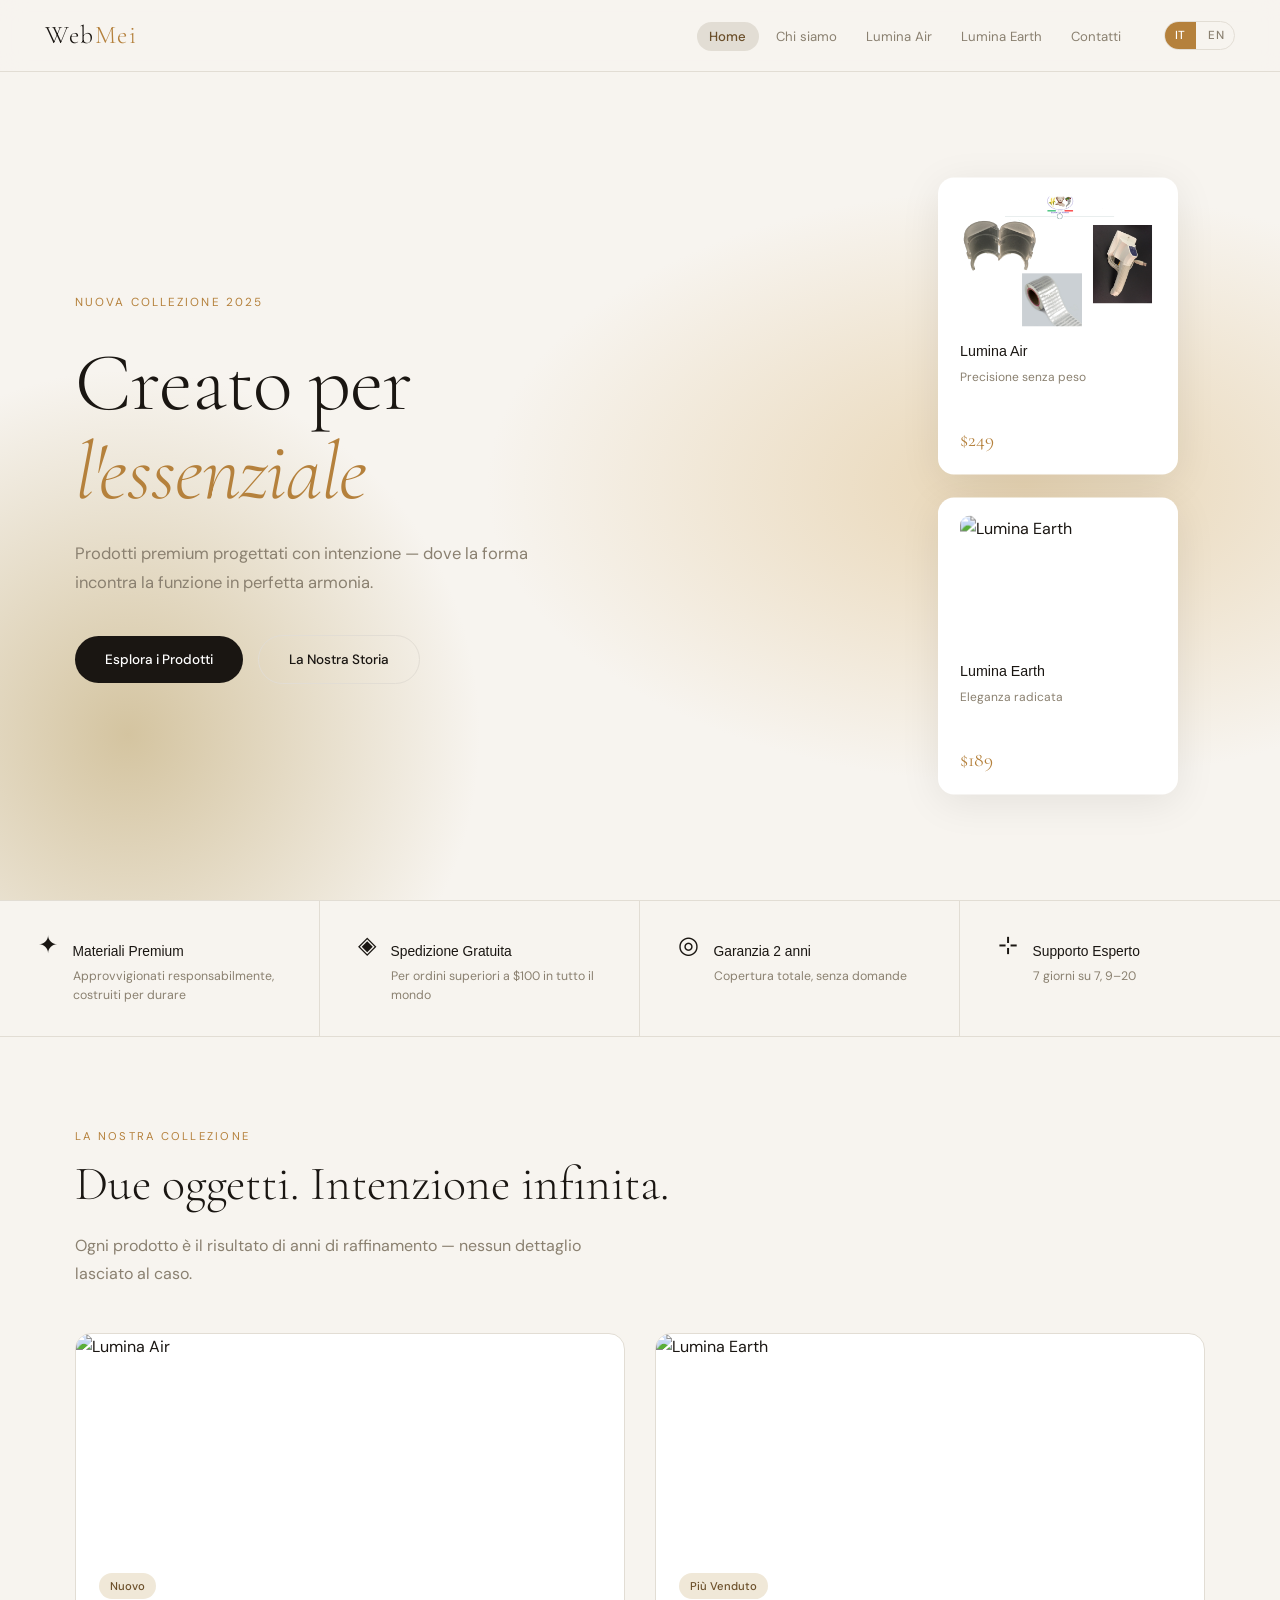
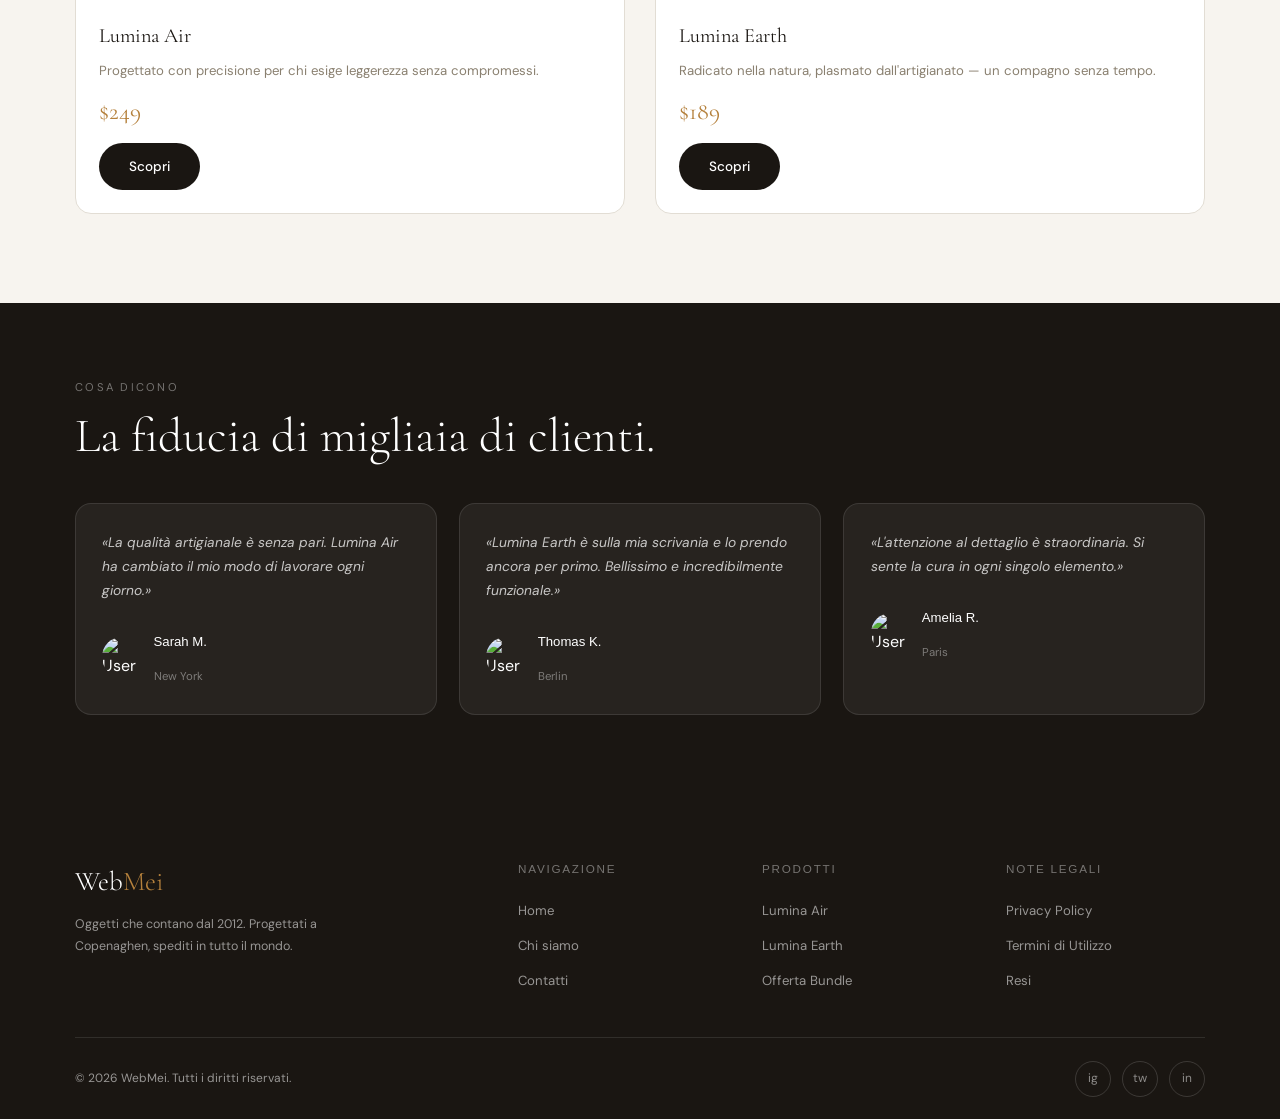
==== commit adf729a3: "Adding Files" ====
--- a/index.html
+++ b/index.html
@@ -1,9 +1,10 @@
 <!DOCTYPE html>
 <html lang="en">
 <head>
+  <link rel="stylesheet" href="w3css.css">
   <meta charset="UTF-8" />
   <meta name="viewport" content="width=device-width, initial-scale=1.0"/>
-  <title>Lumina — Premium Products</title>
+  <title>WebMei Security</title>
   <link rel="preconnect" href="https://fonts.googleapis.com">
   <link href="https://fonts.googleapis.com/css2?family=Cormorant+Garamond:ital,wght@0,300;0,400;0,600;1,300;1,400&family=DM+Sans:wght@300;400;500&display=swap" rel="stylesheet">
   <style>
@@ -361,7 +362,7 @@
 
 <!-- NAV -->
 <nav>
-  <a href="#" class="nav-logo" onclick="navigate('home')">Lumi<span>na</span></a>
+  <a href="#" class="nav-logo" onclick="navigate('home')">Web<span>Mei</span></a>
   <ul class="nav-links" id="navLinks">
     <li><a href="#" onclick="navigate('home')" data-i18n="nav_home">Home</a></li>
     <li><a href="#" onclick="navigate('about')" data-i18n="nav_about">About</a></li>
@@ -372,11 +373,19 @@
   <div class="lang-switcher">
     <button class="lang-btn active" onclick="setLang('it')">IT</button>
     <button class="lang-btn" onclick="setLang('en')">EN</button>
-    <button class="lang-btn" onclick="setLang('fr')">FR</button>
+    <!-- <button class="lang-btn" onclick="setLang('fr')">FR</button>
     <button class="lang-btn" onclick="setLang('es')">ES</button>
-    <button class="lang-btn" onclick="setLang('de')">DE</button>
+    <button class="lang-btn" onclick="setLang('de')">DE</button> -->
   </div>
 </nav>
+
+<!-- Modal for full size images on click-->
+<div id="modal01" class="w3-modal w3-black" onclick="this.style.display='none'">
+  <span class="w3-closebtn w3-hover-red w3-text-white w3-xxxlarge w3-container w3-display-topright">×</span>
+  <div class="w3-modal-content w3-animate-zoom w3-center w3-transparent w3-padding-64">
+    <img id="img01" style="max-width:100%">
+  </div>
+</div>
 
 <!-- ══════════════════════════════════════════
      PAGE: HOME
@@ -398,7 +407,8 @@
       <div class="hero-float">
         <div class="hero-card">
           <div class="hero-card-img">
-            <img src="https://images.unsplash.com/photo-1523275335684-37898b6baf30?w=400&q=80" alt="Lumina Air" />
+            <!-- <img src="https://images.unsplash.com/photo-1523275335684-37898b6baf30?w=400&q=80" alt="Lumina Air" /> -->
+             <img src="tre_1.png" style="width:100%" onclick="onClick(this)" class="w3-hover-opacity" alt="DAB"/>
           </div>
           <h4 data-i18n="prod1_name">Lumina Air</h4>
           <p data-i18n="prod1_tagline">Weightless precision</p>
@@ -780,7 +790,7 @@
 <footer>
   <div class="footer-grid">
     <div class="footer-brand">
-      <h2>Lumi<span>na</span></h2>
+      <h2>Web<span>Mei</span></h2>
       <p data-i18n="footer_about">Crafting objects that matter since 2012. Designed in Copenhagen, shipped worldwide.</p>
     </div>
     <div class="footer-col">
@@ -917,7 +927,7 @@
     footer_about: 'Oggetti che contano dal 2012. Progettati a Copenaghen, spediti in tutto il mondo.',
     footer_nav: 'Navigazione', footer_products: 'Prodotti', footer_legal: 'Note Legali',
     footer_bundle: 'Offerta Bundle', footer_privacy: 'Privacy Policy', footer_terms: 'Termini di Utilizzo', footer_returns: 'Resi',
-    footer_copy: '© 2025 Lumina Design. Tutti i diritti riservati.',
+    footer_copy: '© 2026 WebMei. Tutti i diritti riservati.',
   },
 
   en: {
@@ -978,192 +988,10 @@
     footer_about: 'Crafting objects that matter since 2012. Designed in Copenhagen, shipped worldwide.',
     footer_nav: 'Navigation', footer_products: 'Products', footer_legal: 'Legal',
     footer_bundle: 'Bundle Deal', footer_privacy: 'Privacy Policy', footer_terms: 'Terms of Use', footer_returns: 'Returns',
-    footer_copy: '© 2025 Lumina Design. All rights reserved.',
+    footer_copy: '© 2026 WebMei. All rights reserved.',
   },
 
-  fr: {
-    nav_home: 'Accueil', nav_about: 'À propos', nav_product1: 'Lumina Air',
-    nav_product2: 'Lumina Earth', nav_contact: 'Contact',
-    home_eyebrow: 'Nouvelle Collection 2025',
-    home_h1: 'Conçu pour <em>l\'essentiel</em>',
-    home_sub: 'Des produits premium pensés avec intention — là où la forme rencontre la fonction en harmonie parfaite.',
-    home_cta1: 'Découvrir', home_cta2: 'Notre Histoire',
-    home_products_tag: 'Notre Collection',
-    home_products_h: 'Deux objets. Une intention infinie.',
-    home_products_sub: 'Chaque produit est le fruit d\'années d\'affinement — aucun détail laissé au hasard.',
-    home_reviews_tag: 'Ils en parlent', home_reviews_h: 'La confiance de milliers de clients.',
-    review1: '« L\'artisanat est incomparable. Lumina Air a changé ma façon de travailler au quotidien. »',
-    review2: '« Lumina Earth est sur mon bureau et c\'est encore le premier que j\'attrape. Beau et incroyablement fonctionnel. »',
-    review3: '« L\'attention aux détails est extraordinaire. On sent le soin dans chaque élément. »',
-    feat1_h: 'Matériaux Premium', feat1_p: 'Sourcés de façon responsable, construits pour durer',
-    feat2_h: 'Livraison Gratuite', feat2_p: 'Pour les commandes de plus de 100 $ dans le monde',
-    feat3_h: 'Garantie 2 ans', feat3_p: 'Couverture complète, sans questions',
-    feat4_h: 'Support Expert', feat4_p: '7 jours sur 7, 9h–20h',
-    prod1_name: 'Lumina Air', prod1_tagline: 'Précision sans pesanteur',
-    prod1_desc_short: 'Conçu pour ceux qui exigent la légèreté sans compromis.',
-    prod1_desc: 'Le Lumina Air est notre produit le plus abouti. Usiné en aluminium aéronautique, il ne pèse que 68 grammes tout en maintenant une rigidité exceptionnelle. Chaque courbe a été testée plus de 2 000 fois pour un équilibre ergonomique parfait.',
-    prod2_name: 'Lumina Earth', prod2_tagline: 'Élégance ancrée',
-    prod2_desc_short: 'Ancré dans la nature, façonné par le savoir-faire — un compagnon intemporel.',
-    prod2_desc: 'Le Lumina Earth s\'inspire du monde organique. Son corps est tourné à la main dans du noyer issu de forêts durables, fini à l\'huile naturelle. Son poids — 142 grammes — est délibéré : présent, ancrant, rassurant en main.',
-    p1_spec1: 'Aluminium aéronautique, finition anodisée', p1_spec2: 'Poids : 68 g',
-    p1_spec3: 'Disponible en Argent, Minuit & Champagne',
-    p1_spec4: 'Garantie complète 2 ans incluse', p1_spec5: 'Expédié en 1 à 3 jours ouvrés',
-    p2_spec1: 'Noyer issu de forêts durables', p2_spec2: 'Poids : 142 g',
-    p2_spec3: 'Disponible en Noyer naturel & Chêne ébonisé',
-    p2_spec4: 'Garantie complète 2 ans incluse', p2_spec5: 'Expédié en 1 à 3 jours ouvrés',
-    tag_new: 'Nouveau', tag_bestseller: 'Best-seller',
-    btn_discover: 'Découvrir', btn_order: 'Commander', btn_ask: 'Poser une Question',
-    bundle_h: 'Pack & Économies', bundle_p: 'Obtenez Lumina Air & Earth ensemble pour 399 $ — économisez 39 $.', bundle_cta: 'Obtenir le Pack',
-    prod_related_tag: 'Aussi chez Lumina', prod_related_h: 'Vous aimerez aussi',
-    about_tag: 'Notre Histoire', about_h: 'Nés d\'une conviction en<br>les objets qui ont du sens',
-    about_p1: 'Lumina a été fondée en 2012 dans un petit studio à Copenhague. Nous avons commencé par une question : pourquoi les objets que nous utilisons le plus méritent-ils le moins d\'attention ?',
-    about_p2: 'Depuis, nous sommes devenus une équipe internationale de 40 designers, ingénieurs et artisans — unis par une obsession pour la qualité.',
-    about_badge: 'Fondée', about_cta: 'Nous Contacter',
-    stat1: 'Membres de l\'équipe', stat2: 'Pays desservis', stat3: 'Satisfaction client',
-    about_team_tag: 'L\'Équipe', about_team_h: 'Une équipe de passionnés',
-    role_ceo: 'Fondatrice & PDG', role_design: 'Responsable Design', role_eng: 'Ingénieure en Chef', role_ops: 'Opérations',
-    about_values_tag: 'Nos Valeurs', about_values_h: 'Ce qui nous guide',
-    val1_h: 'Design Intentionnel', val1_p: 'Chaque décision a une raison d\'être. Nous supprimons l\'inutile et affinons ce qui reste.',
-    val2_h: 'Matériaux Honnêtes', val2_p: 'Nous utilisons uniquement ce qui appartient — vrai bois, vrai métal, vrai artisanat.',
-    val3_h: 'L\'Humain d\'Abord', val3_p: 'Les produits existent pour servir les personnes. Nous concevons autour de besoins réels.',
-    contact_tag: 'Nous Contacter', contact_h: 'Nous serions ravis de vous entendre',
-    contact_sub: 'Vous avez une question, un retour ou une demande de grossiste ? Contactez-nous, notre équipe répondra sous un jour ouvré.',
-    contact_addr_h: 'Adresse', contact_email_h: 'Email', contact_phone_h: 'Téléphone', contact_hours_h: 'Horaires',
-    contact_hours: 'Lun–Ven 9h–18h CET',
-    map_label: 'Poggio Mirteto, Italy', map_sub: 'via Santa Teresa n.8, 02047 (RI)',
-    form_h: 'Envoyer un Message', form_name: 'Nom', form_email: 'Email',
-    form_subject: 'Sujet', form_msg: 'Message', form_submit: 'Envoyer',
-    form_opt1: 'Renseignement Produit', form_opt2: 'Suivi Commande', form_opt3: 'Vente en Gros / Partenariat', form_opt4: 'Autre',
-    form_thanks: '✓ Merci ! Nous vous contacterons dans un jour ouvré.',
-    form_fill: 'Veuillez remplir tous les champs obligatoires.',
-    footer_about: 'Des objets qui comptent depuis 2012. Conçus à Copenhague, livrés dans le monde entier.',
-    footer_nav: 'Navigation', footer_products: 'Produits', footer_legal: 'Mentions Légales',
-    footer_bundle: 'Offre Pack', footer_privacy: 'Politique de Confidentialité', footer_terms: 'CGU', footer_returns: 'Retours',
-    footer_copy: '© 2025 Lumina Design. Tous droits réservés.',
-  },
-
-  es: {
-    nav_home: 'Inicio', nav_about: 'Nosotros', nav_product1: 'Lumina Air',
-    nav_product2: 'Lumina Earth', nav_contact: 'Contacto',
-    home_eyebrow: 'Nueva Colección 2025',
-    home_h1: 'Diseñado para <em>lo&nbsp;esencial</em>',
-    home_sub: 'Productos premium diseñados con intención — donde la forma se une a la función en perfecta armonía.',
-    home_cta1: 'Ver Productos', home_cta2: 'Nuestra Historia',
-    home_products_tag: 'Nuestra Colección',
-    home_products_h: 'Dos objetos. Intención infinita.',
-    home_products_sub: 'Cada producto es el resultado de años de refinamiento — ningún detalle dejado al azar.',
-    home_reviews_tag: 'Lo Que Dicen', home_reviews_h: 'La confianza de miles.',
-    review1: '«La artesanía es incomparable. Lumina Air cambió mi forma de trabajar cada día.»',
-    review2: '«Lumina Earth está en mi escritorio y sigo alcanzándolo primero. Hermoso e increíblemente funcional.»',
-    review3: '«La atención al detalle es extraordinaria. Puedes sentir el cuidado en cada elemento.»',
-    feat1_h: 'Materiales Premium', feat1_p: 'Obtenidos responsablemente, construidos para durar',
-    feat2_h: 'Envío Gratuito', feat2_p: 'En pedidos de más de $100 en todo el mundo',
-    feat3_h: 'Garantía 2 años', feat3_p: 'Cobertura total, sin preguntas',
-    feat4_h: 'Soporte Experto', feat4_p: '7 días a la semana, 9h–20h',
-    prod1_name: 'Lumina Air', prod1_tagline: 'Precisión sin peso',
-    prod1_desc_short: 'Diseñado para quienes exigen ligereza sin compromisos.',
-    prod1_desc: 'El Lumina Air es nuestro producto más refinado. Mecanizado en aluminio aeroespacial, pesa solo 68 gramos manteniendo una rigidez excepcional. Cada curva ha sido probada en más de 2.000 iteraciones para un equilibrio ergonómico perfecto.',
-    prod2_name: 'Lumina Earth', prod2_tagline: 'Elegancia arraigada',
-    prod2_desc_short: 'Arraigado en la naturaleza, moldeado por el oficio — un compañero atemporal.',
-    prod2_desc: 'El Lumina Earth se inspira en el mundo orgánico. Su cuerpo es torneado a mano en nogal de tala sostenible, acabado con aceite natural. El peso — 142 gramos — es deliberado: presente, estabilizador, reconfortante en la mano.',
-    p1_spec1: 'Aluminio aeroespacial, acabado anodizado', p1_spec2: 'Peso: 68g',
-    p1_spec3: 'Disponible en Plata, Medianoche y Champán',
-    p1_spec4: 'Garantía completa de 2 años incluida', p1_spec5: 'Envío en 1–3 días laborables',
-    p2_spec1: 'Nogal de tala sostenible', p2_spec2: 'Peso: 142g',
-    p2_spec3: 'Disponible en Nogal natural y Roble ebonizado',
-    p2_spec4: 'Garantía completa de 2 años incluida', p2_spec5: 'Envío en 1–3 días laborables',
-    tag_new: 'Nuevo', tag_bestseller: 'Más Vendido',
-    btn_discover: 'Descubrir', btn_order: 'Comprar Ahora', btn_ask: 'Hacer una Pregunta',
-    bundle_h: 'Pack Ahorro', bundle_p: 'Obtén Lumina Air & Earth juntos por $399 — ahorra $39.', bundle_cta: 'Conseguir el Pack',
-    prod_related_tag: 'También de Lumina', prod_related_h: 'También te puede gustar',
-    about_tag: 'Nuestra Historia', about_h: 'Nacidos de la creencia en<br>los objetos con significado',
-    about_p1: 'Lumina fue fundada en 2012 en un pequeño estudio en Copenhague. Empezamos con una pregunta: ¿por qué los objetos que más usamos merecen menos atención?',
-    about_p2: 'Desde entonces, nos hemos convertido en un equipo internacional de 40 diseñadores, ingenieros y artesanos — unidos por la obsesión con la calidad.',
-    about_badge: 'Fundada', about_cta: 'Contáctanos',
-    stat1: 'Miembros del equipo', stat2: 'Países servidos', stat3: 'Satisfacción del cliente',
-    about_team_tag: 'El Equipo', about_team_h: 'Un equipo de apasionados',
-    role_ceo: 'Fundadora y CEO', role_design: 'Jefe de Diseño', role_eng: 'Ingeniería Principal', role_ops: 'Operaciones',
-    about_values_tag: 'Nuestros Valores', about_values_h: 'Lo que nos guía',
-    val1_h: 'Diseño Intencional', val1_p: 'Cada decisión existe por una razón. Eliminamos lo innecesario y refinamos lo que queda.',
-    val2_h: 'Materiales Honestos', val2_p: 'Usamos solo lo que pertenece — madera real, metal real, artesanía real.',
-    val3_h: 'Personas Primero', val3_p: 'Los productos existen para servir a las personas. Diseñamos alrededor de necesidades reales.',
-    contact_tag: 'Contáctanos', contact_h: 'Nos encantaría saber de ti',
-    contact_sub: '¿Tienes una pregunta, comentario o consulta mayorista? Contáctanos, nuestro equipo responderá en un día hábil.',
-    contact_addr_h: 'Dirección', contact_email_h: 'Correo', contact_phone_h: 'Teléfono', contact_hours_h: 'Horario',
-    contact_hours: 'Lun–Vie 9h–18h CET',
-    map_label: 'Poggio Mirteto, Italia', map_sub: 'via Santa Teresa n.8, 02047 (RI)',
-    form_h: 'Enviar un Mensaje', form_name: 'Nombre', form_email: 'Correo',
-    form_subject: 'Asunto', form_msg: 'Mensaje', form_submit: 'Enviar Mensaje',
-    form_opt1: 'Consulta de Producto', form_opt2: 'Soporte de Pedido', form_opt3: 'Venta Mayorista / Asociación', form_opt4: 'Otro',
-    form_thanks: '✓ ¡Gracias! Nos pondremos en contacto en un día hábil.',
-    form_fill: 'Por favor, rellena todos los campos obligatorios.',
-    footer_about: 'Creando objetos que importan desde 2012. Diseñados en Copenhague, enviados a todo el mundo.',
-    footer_nav: 'Navegación', footer_products: 'Productos', footer_legal: 'Legal',
-    footer_bundle: 'Pack Oferta', footer_privacy: 'Política de Privacidad', footer_terms: 'Términos de Uso', footer_returns: 'Devoluciones',
-    footer_copy: '© 2025 Lumina Design. Todos los derechos reservados.',
-  },
-
-  de: {
-    nav_home: 'Startseite', nav_about: 'Über uns', nav_product1: 'Lumina Air',
-    nav_product2: 'Lumina Earth', nav_contact: 'Kontakt',
-    home_eyebrow: 'Neue Kollektion 2025',
-    home_h1: 'Gefertigt für <em>das&nbsp;Wesentliche</em>',
-    home_sub: 'Premium-Produkte mit Absicht gestaltet — dort, wo Form auf Funktion in perfekter Harmonie trifft.',
-    home_cta1: 'Produkte entdecken', home_cta2: 'Unsere Geschichte',
-    home_products_tag: 'Unsere Kollektion',
-    home_products_h: 'Zwei Objekte. Unendliche Absicht.',
-    home_products_sub: 'Jedes Produkt ist das Ergebnis jahrelanger Verfeinerung — kein Detail dem Zufall überlassen.',
-    home_reviews_tag: 'Was Sie sagen', home_reviews_h: 'Tausende vertrauen uns.',
-    review1: '„Das Handwerk ist einzigartig. Lumina Air hat verändert, wie ich täglich arbeite."',
-    review2: '„Lumina Earth liegt auf meinem Schreibtisch und ich greife immer noch zuerst danach. Schön und unglaublich funktional."',
-    review3: '„Die Liebe zum Detail ist außergewöhnlich. Man spürt die Sorgfalt in jedem einzelnen Element."',
-    feat1_h: 'Premium-Materialien', feat1_p: 'Verantwortungsvoll bezogen, gebaut für die Ewigkeit',
-    feat2_h: 'Kostenloser Versand', feat2_p: 'Ab $100 Bestellwert weltweit',
-    feat3_h: '2 Jahre Garantie', feat3_p: 'Vollständige Abdeckung, keine Fragen',
-    feat4_h: 'Expertensupport', feat4_p: '7 Tage die Woche, 9–20 Uhr',
-    prod1_name: 'Lumina Air', prod1_tagline: 'Schwerelose Präzision',
-    prod1_desc_short: 'Präzisionsdesign für alle, die Leichtigkeit ohne Kompromisse verlangen.',
-    prod1_desc: 'Das Lumina Air ist unser bisher ausgefeiltestes Produkt. Aus Luft- und Raumfahrtaluminium gefräst, wiegt es nur 68 Gramm und behält dabei außergewöhnliche Steifheit. Jede Kurve wurde über 2.000 Iterationen für perfekte ergonomische Balance getestet.',
-    prod2_name: 'Lumina Earth', prod2_tagline: 'Geerdet-elegante Anmut',
-    prod2_desc_short: 'In der Natur verwurzelt, durch Handwerk geformt — ein zeitloser Begleiter.',
-    prod2_desc: 'Das Lumina Earth schöpft aus der organischen Welt. Sein Körper ist von Hand aus nachhaltig geerntetem Nussbaumholz gedreht, mit natürlichem Öl veredelt. Das Gewicht — 142 Gramm — ist bewusst gewählt: präsent, erdend, beruhigend in der Hand.',
-    p1_spec1: 'Luft- und Raumfahrtaluminium, anodisiert', p1_spec2: 'Gewicht: 68 g',
-    p1_spec3: 'Erhältlich in Silber, Midnight & Champagner',
-    p1_spec4: '2 Jahre Vollgarantie inklusive', p1_spec5: 'Versand in 1–3 Werktagen',
-    p2_spec1: 'Nachhaltig geerntetes Nussbaumholz', p2_spec2: 'Gewicht: 142 g',
-    p2_spec3: 'Erhältlich in Naturwalnuss & Ebonised Oak',
-    p2_spec4: '2 Jahre Vollgarantie inklusive', p2_spec5: 'Versand in 1–3 Werktagen',
-    tag_new: 'Neu', tag_bestseller: 'Bestseller',
-    btn_discover: 'Entdecken', btn_order: 'Jetzt bestellen', btn_ask: 'Frage stellen',
-    bundle_h: 'Bundle & Sparen', bundle_p: 'Holen Sie sich Lumina Air & Earth zusammen für $399 — sparen Sie $39.', bundle_cta: 'Bundle holen',
-    prod_related_tag: 'Auch von Lumina', prod_related_h: 'Das könnte Ihnen auch gefallen',
-    about_tag: 'Unsere Geschichte', about_h: 'Entstanden aus dem Glauben<br>an bedeutungsvolle Objekte',
-    about_p1: 'Lumina wurde 2012 in einem kleinen Studio in Kopenhagen gegründet. Wir starteten mit einer Frage: Warum verdienen die Objekte, die wir am häufigsten benutzen, die wenigste Aufmerksamkeit?',
-    about_p2: 'Seitdem sind wir zu einem internationalen Team von 40 Designern, Ingenieuren und Handwerkern gewachsen — vereint durch eine Obsession für Qualität.',
-    about_badge: 'Gegründet', about_cta: 'Kontakt aufnehmen',
-    stat1: 'Teammitglieder', stat2: 'Länder beliefert', stat3: 'Kundenzufriedenheit',
-    about_team_tag: 'Das Team', about_team_h: 'Ein Team von Besessenen',
-    role_ceo: 'Gründerin & CEO', role_design: 'Designleiterin', role_eng: 'Leitende Ingenieurin', role_ops: 'Operations',
-    about_values_tag: 'Unsere Werte', about_values_h: 'Was uns leitet',
-    val1_h: 'Bewusstes Design', val1_p: 'Jede Entscheidung hat einen Grund. Wir entfernen das Unnötige und verfeinern, was bleibt.',
-    val2_h: 'Ehrliche Materialien', val2_p: 'Wir verwenden nur, was dazugehört — echtes Holz, echtes Metall, echtes Handwerk.',
-    val3_h: 'Menschen zuerst', val3_p: 'Produkte existieren, um Menschen zu dienen. Wir gestalten um echte Bedürfnisse herum.',
-    contact_tag: 'Kontakt', contact_h: 'Wir freuen uns von Ihnen zu hören',
-    contact_sub: 'Haben Sie eine Frage, ein Feedback oder eine Großhandelsanfrage? Schreiben Sie uns, unser Team antwortet innerhalb eines Werktages.',
-    contact_addr_h: 'Adresse', contact_email_h: 'E-Mail', contact_phone_h: 'Telefon', contact_hours_h: 'Öffnungszeiten',
-    contact_hours: 'Mo–Fr 9–18 Uhr MEZ',
-    map_label: 'Poggio Mirteto, Italy', map_sub: 'via Santa Teresa n.8, 02047 (RI)',
-    form_h: 'Nachricht senden', form_name: 'Name', form_email: 'E-Mail',
-    form_subject: 'Betreff', form_msg: 'Nachricht', form_submit: 'Nachricht senden',
-    form_opt1: 'Produktanfrage', form_opt2: 'Bestellsupport', form_opt3: 'Großhandel / Partnerschaft', form_opt4: 'Sonstiges',
-    form_thanks: '✓ Danke! Wir melden uns innerhalb eines Werktages.',
-    form_fill: 'Bitte füllen Sie alle Pflichtfelder aus.',
-    footer_about: 'Bedeutungsvolle Objekte seit 2012. Designed in Kopenhagen, weltweit versandt.',
-    footer_nav: 'Navigation', footer_products: 'Produkte', footer_legal: 'Rechtliches',
-    footer_bundle: 'Bundle-Angebot', footer_privacy: 'Datenschutz', footer_terms: 'Nutzungsbedingungen', footer_returns: 'Rücksendungen',
-    footer_copy: '© 2025 Lumina Design. Alle Rechte vorbehalten.',
-  }
-};
+ };
 
 function setLang(lang) {
   currentLang = lang;
@@ -1180,6 +1008,14 @@
   document.documentElement.lang = lang;
 }
 
+// Modal Image Gallery
+function onClick(element) {
+  document.getElementById("img01").src = element.src;
+  document.getElementById("modal01").style.display = "block";
+}
+
+
+
 // init
 navigate('home');
 setLang('it');
--- a/w3css.css
+++ b/w3css.css
@@ -0,0 +1,348 @@
+/* W3.CSS 2.82 by Jan Egil and Borge Refsnes */
+html{box-sizing:border-box}*,*:before,*:after{box-sizing:inherit}
+/* Extract from normalize.css by Nicolas Gallagher and Jonathan Neal git.io/normalize */
+html{-ms-text-size-adjust:100%;-webkit-text-size-adjust:100%}body{margin:0}
+article,aside,details,figcaption,figure,footer,header,main,menu,nav,section,summary{display:block}
+audio,canvas,progress,video{display:inline-block}progress{vertical-align:baseline}
+audio:not([controls]){display:none;height:0}[hidden],template{display:none}
+a{background-color:transparent;-webkit-text-decoration-skip:objects}
+a:active,a:hover{outline-width:0}abbr[title]{border-bottom:none;text-decoration:underline;text-decoration:underline dotted}
+dfn{font-style:italic}mark{background:#ff0;color:#000}
+small{font-size:80%}sub,sup{font-size:75%;line-height:0;position:relative;vertical-align:baseline}
+sub{bottom:-0.25em}sup{top:-0.5em}figure{margin:1em 40px}
+img{border-style:none}svg:not(:root){overflow:hidden}
+code,kbd,pre,samp{font-family:monospace,monospace;font-size:1em}
+hr{box-sizing:content-box;height:0;overflow:visible}
+button,input,select,textarea{font:inherit;margin:0}optgroup{font-weight:bold}
+button,input{overflow:visible}button,select{text-transform:none}
+button,html [type=button],[type=reset],[type=submit]{-webkit-appearance:button}
+button::-moz-focus-inner, [type=button]::-moz-focus-inner, [type=reset]::-moz-focus-inner, [type=submit]::-moz-focus-inner{border-style:none;padding:0}
+button:-moz-focusring, [type=button]:-moz-focusring, [type=reset]:-moz-focusring, [type=submit]:-moz-focusring{outline:1px dotted ButtonText}
+fieldset{border:1px solid #c0c0c0;margin:0 2px;padding:.35em .625em .75em}
+legend{color:inherit;display:table;max-width:100%;padding:0;white-space:normal}textarea{overflow:auto}
+[type=checkbox],[type=radio]{padding:0}
+[type=number]::-webkit-inner-spin-button,[type=number]::-webkit-outer-spin-button{height:auto}
+[type=search]{-webkit-appearance:textfield;outline-offset:-2px}
+[type=search]::-webkit-search-cancel-button,[type=search]::-webkit-search-decoration{-webkit-appearance:none}
+::-webkit-input-placeholder{color:inherit;opacity:0.54}
+::-webkit-file-upload-button{-webkit-appearance:button;font:inherit}
+/* End extract */
+html,body{font-family:Verdana,sans-serif;font-size:15px;line-height:1.5}html{overflow-x:hidden}
+h1,h2,h3,h4,h5,h6,.w3-slim,.w3-wide{font-family:"Segoe UI",Arial,sans-serif}
+h1{font-size:36px}h2{font-size:30px}h3{font-size:24px}h4{font-size:20px}h5{font-size:18px}h6{font-size:16px}
+.w3-serif{font-family:"Times New Roman",Times,serif}
+h1,h2,h3,h4,h5,h6{font-weight:400;margin:10px 0}.w3-wide{letter-spacing:4px}
+h1 a,h2 a,h3 a,h4 a,h5 a,h6 a{font-weight:inherit}
+hr{border:0;border-top:1px solid #eee;margin:20px 0}
+img{margin-bottom:-5px}a{color:inherit}
+.w3-image{max-width:100%;height:auto}
+.w3-table,.w3-table-all{border-collapse:collapse;border-spacing:0;width:100%;display:table}
+.w3-table-all{border:1px solid #ccc}
+.w3-bordered tr,.w3-table-all tr{border-bottom:1px solid #ddd}
+.w3-striped tbody tr:nth-child(even){background-color:#f1f1f1}
+.w3-table-all tr:nth-child(odd){background-color:#fff}
+.w3-table-all tr:nth-child(even){background-color:#f1f1f1}
+.w3-hoverable tbody tr:hover,.w3-ul.w3-hoverable li:hover{background-color:#ccc}
+.w3-centered tr th,.w3-centered tr td{text-align:center}
+.w3-table td,.w3-table th,.w3-table-all td,.w3-table-all th{padding:8px 8px;display:table-cell;text-align:left;vertical-align:top}
+.w3-table th:first-child,.w3-table td:first-child,.w3-table-all th:first-child,.w3-table-all td:first-child{padding-left:16px}
+.w3-btn,.w3-btn-block{border:none;display:inline-block;outline:0;padding:6px 16px;vertical-align:middle;overflow:hidden;text-decoration:none!important;color:#fff;background-color:#000;text-align:center;cursor:pointer;white-space:nowrap}
+.w3-btn:hover,.w3-btn-block:hover,.w3-btn-floating:hover,.w3-btn-floating-large:hover{box-shadow:0 8px 16px 0 rgba(0,0,0,0.2),0 6px 20px 0 rgba(0,0,0,0.19)}
+.w3-btn,.w3-btn-floating,.w3-btn-floating-large,.w3-closenav,.w3-opennav{-webkit-touch-callout:none;-webkit-user-select:none;-khtml-user-select:none;-moz-user-select:none;-ms-user-select:none;user-select:none}   
+.w3-btn-floating,.w3-btn-floating-large{display:inline-block;text-align:center;color:#fff;background-color:#000;position:relative;overflow:hidden;z-index:1;padding:0;border-radius:50%;cursor:pointer;font-size:24px}
+.w3-btn-floating{width:40px;height:40px;line-height:40px}.w3-btn-floating-large{width:56px;height:56px;line-height:56px}
+.w3-disabled,.w3-btn:disabled,.w3-btn-floating:disabled,.w3-btn-floating-large:disabled{cursor:not-allowed;opacity:0.3}
+.w3-btn.w3-disabled *,.w3-btn-block.w3-disabled,.w3-btn-floating.w3-disabled *,.w3-btn:disabled *,.w3-btn-floating:disabled *{pointer-events:none}
+.w3-btn.w3-disabled:hover,.w3-btn-block.w3-disabled:hover,.w3-btn:disabled:hover,.w3-btn-floating.w3-disabled:hover,.w3-btn-floating:disabled:hover,
+.w3-btn-floating-large.w3-disabled:hover,.w3-btn-floating-large:disabled:hover{box-shadow:none}
+.w3-btn-group .w3-btn{float:left}.w3-btn-block{width:100%}
+.w3-btn-bar .w3-btn{box-shadow:none;background-color:inherit;color:inherit;float:left}.w3-btn-bar .w3-btn:hover{background-color:#ccc}
+.w3-badge,.w3-tag,.w3-sign{background-color:#000;color:#fff;display:inline-block;padding-left:8px;padding-right:8px;text-align:center}
+.w3-badge{border-radius:50%}
+ul.w3-ul{list-style-type:none;padding:0;margin:0}ul.w3-ul li{padding:6px 2px 6px 16px;border-bottom:1px solid #ddd}ul.w3-ul li:last-child{border-bottom:none}
+.w3-tooltip,.w3-display-container{position:relative}.w3-tooltip .w3-text{display:none}.w3-tooltip:hover .w3-text{display:inline-block}
+.w3-navbar{list-style-type:none;margin:0;padding:0;overflow:hidden}
+.w3-navbar li{float:left}.w3-navbar li a,.w3-navitem{display:block;padding:8px 16px}.w3-navbar li a:hover{color:#000;background-color:#ccc}
+.w3-navbar .w3-dropdown-hover,.w3-navbar .w3-dropdown-click{position:static}
+.w3-navbar .w3-dropdown-hover:hover,.w3-navbar .w3-dropdown-hover:first-child,.w3-navbar .w3-dropdown-click:hover{background-color:#ccc;color:#000}
+.w3-navbar a,.w3-topnav a,.w3-sidenav a,.w3-dropdown-content a,.w3-accordion-content a,.w3-dropnav a{text-decoration:none!important}
+.w3-navbar .w3-opennav.w3-right{float:right!important}.w3-topnav{padding:8px 8px}
+.w3-topnav a{padding:0 8px;border-bottom:3px solid transparent;-webkit-transition:border-bottom .3s;transition:border-bottom .3s}
+.w3-topnav a:hover{border-bottom:3px solid #fff}.w3-topnav .w3-dropdown-hover a{border-bottom:0}
+.w3-opennav,.w3-closenav{color:inherit}.w3-opennav:hover,.w3-closenav:hover{cursor:pointer;opacity:0.8}
+.w3-btn,.w3-btn-floating,.w3-dropnav a,.w3-btn-floating-large,.w3-btn-block,.w3-hover-shadow,.w3-hover-opacity,.w3-hover-opacity-off,.w3-hover-sepia,.w3-hover-grayscale,.w3-hover-greyscale,
+.w3-navbar a,.w3-sidenav a,.w3-pagination li a,.w3-hoverable tbody tr,.w3-hoverable li,.w3-accordion-content a,.w3-dropdown-content a,.w3-dropdown-click:hover,.w3-dropdown-hover:hover,.w3-opennav,.w3-closenav,.w3-closebtn,
+.w3-hover-amber,.w3-hover-aqua,.w3-hover-blue,.w3-hover-light-blue,.w3-hover-brown,.w3-hover-cyan,.w3-hover-blue-grey,.w3-hover-green,.w3-hover-light-green,.w3-hover-indigo,.w3-hover-khaki,.w3-hover-lime,.w3-hover-orange,.w3-hover-deep-orange,.w3-hover-pink,
+.w3-hover-purple,.w3-hover-deep-purple,.w3-hover-red,.w3-hover-sand,.w3-hover-teal,.w3-hover-yellow,.w3-hover-white,.w3-hover-black,.w3-hover-grey,.w3-hover-light-grey,.w3-hover-dark-grey,.w3-hover-text-amber,.w3-hover-text-aqua,.w3-hover-text-blue,.w3-hover-text-light-blue,
+.w3-hover-text-brown,.w3-hover-text-cyan,.w3-hover-text-blue-grey,.w3-hover-text-green,.w3-hover-text-light-green,.w3-hover-text-indigo,.w3-hover-text-khaki,.w3-hover-text-lime,.w3-hover-text-orange,.w3-hover-text-deep-orange,.w3-hover-text-pink,.w3-hover-text-purple,
+.w3-hover-text-deep-purple,.w3-hover-text-red,.w3-hover-text-sand,.w3-hover-text-teal,.w3-hover-text-yellow,.w3-hover-text-white,.w3-hover-text-black,.w3-hover-text-grey,.w3-hover-text-light-grey,.w3-hover-text-dark-grey
+{-webkit-transition:background-color .3s,color .15s,box-shadow .3s,opacity 0.3s,filter 0.3s;transition:background-color .3s,color .15s,box-shadow .3s,opacity 0.3s,filter 0.3s}
+.w3-ripple:active{opacity:0.5}.w3-ripple{-webkit-transition:opacity 0s;transition:opacity 0s}
+.w3-sidenav{height:100%;width:200px;background-color:#fff;position:fixed!important;z-index:1;overflow:auto}
+.w3-sidenav a{padding:4px 2px 4px 16px}.w3-sidenav a:hover{background-color:#ccc}.w3-sidenav a,.w3-dropnav a{display:block}
+.w3-sidenav .w3-dropdown-hover:hover,.w3-sidenav .w3-dropdown-hover:first-child,.w3-sidenav .w3-dropdown-click:hover,.w3-dropnav a:hover{background-color:#ccc;color:#000}
+.w3-sidenav .w3-dropdown-hover,.w3-sidenav .w3-dropdown-click {width:100%}.w3-sidenav .w3-dropdown-hover .w3-dropdown-content,.w3-sidenav .w3-dropdown-click .w3-dropdown-content{min-width:100%}
+.w3-main,#main{transition:margin-left .4s}
+.w3-modal{z-index:3;display:none;padding-top:100px;position:fixed;left:0;top:0;width:100%;height:100%;overflow:auto;background-color:rgb(0,0,0);background-color:rgba(0,0,0,0.4)}
+.w3-modal-content{margin:auto;background-color:#fff;position:relative;padding:0;outline:0;width:600px}.w3-closebtn{text-decoration:none;float:right;font-size:24px;font-weight:bold;color:inherit}
+.w3-closebtn:hover,.w3-closebtn:focus{color:#000;text-decoration:none;cursor:pointer}
+.w3-pagination{display:inline-block;padding:0;margin:0}.w3-pagination li{display:inline}
+.w3-pagination li a{text-decoration:none;color:#000;float:left;padding:8px 16px}
+.w3-pagination li a:hover{background-color:#ccc}
+.w3-input-group,.w3-group{margin-top:24px;margin-bottom:24px}
+.w3-input{padding:8px;display:block;border:none;border-bottom:1px solid #808080;width:100%}
+.w3-label{color:#009688}.w3-input:not(:valid)~.w3-validate{color:#f44336}
+.w3-select{padding:9px 0;width:100%;color:#000;border:1px solid transparent;border-bottom:1px solid #009688}
+.w3-select select:focus{color:#000;border:1px solid #009688}.w3-select option[disabled]{color:#009688}
+.w3-dropdown-click,.w3-dropdown-hover{position:relative;display:inline-block;cursor:pointer}
+.w3-dropdown-hover:hover .w3-dropdown-content{display:block;z-index:1}
+.w3-dropdown-content{cursor:auto;color:#000;background-color:#fff;display:none;position:absolute;min-width:160px;margin:0;padding:0}
+.w3-dropdown-content a{padding:6px 16px;display:block}
+.w3-dropdown-content a:hover{background-color:#ccc}
+.w3-accordion {width:100%;cursor:pointer}
+.w3-accordion-content{cursor:auto;display:none;position:relative;width:100%;margin:0;padding:0}
+.w3-accordion-content a{padding:6px 16px;display:block}.w3-accordion-content a:hover{background-color:#ccc}
+.w3-progress-container{width:100%;height:1.5em;position:relative;background-color:#f1f1f1}
+.w3-progressbar{background-color:#757575;height:100%;position:absolute;line-height:inherit}
+input[type=checkbox].w3-check,input[type=radio].w3-radio{width:24px;height:24px;position:relative;top:6px}
+input[type=checkbox].w3-check:checked+.w3-validate,input[type=radio].w3-radio:checked+.w3-validate{color:#009688} 
+input[type=checkbox].w3-check:disabled+.w3-validate,input[type=radio].w3-radio:disabled+.w3-validate{color:#aaa}
+.w3-responsive{overflow-x:auto}
+.w3-container:after,.w3-panel:after,.w3-row:after,.w3-row-padding:after,.w3-topnav:after,.w3-clear:after,.w3-btn-group:before,.w3-btn-group:after,.w3-btn-bar:before,.w3-btn-bar:after
+{content:"";display:table;clear:both}
+.w3-col,.w3-half,.w3-third,.w3-twothird,.w3-threequarter,.w3-quarter{float:left;width:100%}
+.w3-col.s1{width:8.33333%}
+.w3-col.s2{width:16.66666%}
+.w3-col.s3{width:24.99999%}
+.w3-col.s4{width:33.33333%}
+.w3-col.s5{width:41.66666%}
+.w3-col.s6{width:49.99999%}
+.w3-col.s7{width:58.33333%}
+.w3-col.s8{width:66.66666%}
+.w3-col.s9{width:74.99999%}
+.w3-col.s10{width:83.33333%}
+.w3-col.s11{width:91.66666%}
+.w3-col.s12,.w3-half,.w3-third,.w3-twothird,.w3-threequarter,.w3-quarter{width:99.99999%}
+@media only screen and (min-width:601px){
+.w3-col.m1{width:8.33333%}
+.w3-col.m2{width:16.66666%}
+.w3-col.m3,.w3-quarter{width:24.99999%}
+.w3-col.m4,.w3-third{width:33.33333%}
+.w3-col.m5{width:41.66666%}
+.w3-col.m6,.w3-half{width:49.99999%}
+.w3-col.m7{width:58.33333%}
+.w3-col.m8,.w3-twothird{width:66.66666%}
+.w3-col.m9,.w3-threequarter{width:74.99999%}
+.w3-col.m10{width:83.33333%}
+.w3-col.m11{width:91.66666%}
+.w3-col.m12{width:99.99999%}}
+@media only screen and (min-width:993px){
+.w3-col.l1{width:8.33333%}
+.w3-col.l2{width:16.66666%}
+.w3-col.l3,.w3-quarter{width:24.99999%}
+.w3-col.l4,.w3-third{width:33.33333%}
+.w3-col.l5{width:41.66666%}
+.w3-col.l6,.w3-half{width:49.99999%}
+.w3-col.l7{width:58.33333%}
+.w3-col.l8,.w3-twothird{width:66.66666%}
+.w3-col.l9,.w3-threequarter{width:74.99999%}
+.w3-col.l10{width:83.33333%}
+.w3-col.l11{width:91.66666%}
+.w3-col.l12{width:99.99999%}}
+.w3-content{max-width:980px;margin:auto}
+.w3-rest{overflow:hidden}
+.w3-hide{display:none!important}.w3-show-block,.w3-show{display:block!important}.w3-show-inline-block{display:inline-block!important}
+@media (max-width:600px){.w3-modal-content{margin:0 10px;width:auto!important}.w3-modal{padding-top:30px}}
+@media (max-width:768px){.w3-modal-content{width:500px}.w3-modal{padding-top:50px}}
+@media (min-width:993px){.w3-modal-content{width:900px}}
+@media screen and (max-width:600px){.w3-topnav a{display:block}.w3-navbar li:not(.w3-opennav){float:none;width:100%!important}.w3-navbar li.w3-right{float:none!important}}	
+@media screen and (max-width:600px){.w3-topnav .w3-dropdown-hover .w3-dropdown-content,.w3-navbar .w3-dropdown-click .w3-dropdown-content,.w3-navbar .w3-dropdown-hover .w3-dropdown-content{position:relative}}	
+@media screen and (max-width:600px){.w3-topnav,.w3-navbar{text-align:center}}
+@media (max-width:600px){.w3-hide-small{display:none!important}}
+@media (max-width:992px) and (min-width:601px){.w3-hide-medium{display:none!important}}
+@media (min-width:993px){.w3-hide-large{display:none!important}}
+@media screen and (max-width:992px){.w3-sidenav.w3-collapse{display:none}.w3-main{margin-left:0!important;margin-right:0!important}}
+@media screen and (min-width:993px){.w3-sidenav.w3-collapse{display:block!important}}
+.w3-top,.w3-bottom{position:fixed;width:100%;z-index:1}.w3-top{top:0}.w3-bottom{bottom:0}
+.w3-overlay{position:fixed;display:none;width:100%;height:100%;top:0;left:0;right:0;bottom:0;background-color:rgba(0,0,0,0.5);z-index:2}
+.w3-left{float:left!important}.w3-right{float:right!important}
+.w3-tiny{font-size:10px!important}.w3-small{font-size:12px!important}
+.w3-medium{font-size:15px!important}.w3-large{font-size:18px!important}
+.w3-xlarge{font-size:24px!important}.w3-xxlarge{font-size:36px!important}
+.w3-xxxlarge{font-size:48px!important}.w3-jumbo{font-size:64px!important}
+.w3-vertical{word-break:break-all;line-height:1;text-align:center;width:0.6em}
+.w3-left-align{text-align:left!important}.w3-right-align{text-align:right!important}
+.w3-justify{text-align:justify!important}.w3-center{text-align:center!important}
+.w3-display-topleft{position:absolute;left:0;top:0}.w3-display-topright{position:absolute;right:0;top:0}
+.w3-display-bottomleft{position:absolute;left:0;bottom:0}.w3-display-bottomright{position:absolute;right:0;bottom:0}
+.w3-display-middle{position:absolute;top:50%;left:50%;transform:translate(-50%,-50%);-ms-transform:translate(-50%,-50%)}
+.w3-display-left{position:absolute;top:50%;left:0%;transform:translate(0%,-50%);-ms-transform:translate(-0%,-50%)}
+.w3-display-right{position:absolute;top:50%;right:0%;transform:translate(0%,-50%);-ms-transform:translate(0%,-50%)}
+.w3-display-topmiddle{position:absolute;left:50%;top:0;transform:translate(-50%,0%);-ms-transform:translate(-50%,0%)}
+.w3-display-bottommiddle{position:absolute;left:50%;bottom:0;transform:translate(-50%,0%);-ms-transform:translate(-50%,0%)}
+.w3-circle{border-radius:50%!important}
+.w3-round-small{border-radius:2px!important}.w3-round,.w3-round-medium{border-radius:4px!important}
+.w3-round-large{border-radius:8px!important}.w3-round-xlarge{border-radius:16px!important}
+.w3-round-xxlarge{border-radius:32px!important}.w3-round-jumbo{border-radius:64px!important}
+.w3-border-0{border:0!important}.w3-border{border:1px solid #ccc!important}
+.w3-border-top{border-top:1px solid #ccc!important}.w3-border-bottom{border-bottom:1px solid #ccc!important}
+.w3-border-left{border-left:1px solid #ccc!important}.w3-border-right{border-right:1px solid #ccc!important}
+.w3-margin{margin:16px!important}.w3-margin-0{margin:0!important}
+.w3-margin-top{margin-top:16px!important}.w3-margin-bottom{margin-bottom:16px!important}
+.w3-margin-left{margin-left:16px!important}.w3-margin-right{margin-right:16px!important}
+.w3-section{margin-top:16px!important;margin-bottom:16px!important}
+.w3-padding-tiny{padding:2px 4px!important}.w3-padding-small{padding:4px 8px!important}
+.w3-padding-medium,.w3-padding,.w3-form{padding:8px 16px!important}
+.w3-padding-large{padding:12px 24px!important}.w3-padding-xlarge{padding:16px 32px!important}
+.w3-padding-xxlarge{padding:24px 48px!important}.w3-padding-jumbo{padding:32px 64px!important}
+.w3-padding-4{padding-top:4px!important;padding-bottom:4px!important}
+.w3-padding-8{padding-top:8px!important;padding-bottom:8px!important}
+.w3-padding-12{padding-top:12px!important;padding-bottom:12px!important}
+.w3-padding-16{padding-top:16px!important;padding-bottom:16px!important}
+.w3-padding-24{padding-top:24px!important;padding-bottom:24px!important}
+.w3-padding-32{padding-top:32px!important;padding-bottom:32px!important}
+.w3-padding-48{padding-top:48px!important;padding-bottom:48px!important}
+.w3-padding-64{padding-top:64px!important;padding-bottom:64px!important}
+.w3-padding-128{padding-top:128px!important;padding-bottom:128px!important}
+.w3-padding-0{padding:0!important}
+.w3-padding-top{padding-top:8px!important}.w3-padding-bottom{padding-bottom:8px!important}
+.w3-padding-left{padding-left:16px!important}.w3-padding-right{padding-right:16px!important}
+.w3-topbar{border-top:6px solid #ccc!important}.w3-bottombar{border-bottom:6px solid #ccc!important}
+.w3-leftbar{border-left:6px solid #ccc!important}.w3-rightbar{border-right:6px solid #ccc!important}
+.w3-row-padding,.w3-row-padding>.w3-half,.w3-row-padding>.w3-third,.w3-row-padding>.w3-twothird,.w3-row-padding>.w3-threequarter,.w3-row-padding>.w3-quarter,.w3-row-padding>.w3-col{padding:0 8px}
+.w3-spin{animation:w3-spin 2s infinite linear;-webkit-animation:w3-spin 2s infinite linear}
+@-webkit-keyframes w3-spin{0%{-webkit-transform:rotate(0deg);transform:rotate(0deg)}100%{-webkit-transform:rotate(359deg);transform:rotate(359deg)}}
+@keyframes w3-spin{0%{-webkit-transform:rotate(0deg);transform:rotate(0deg)}100%{-webkit-transform:rotate(359deg);transform:rotate(359deg)}}
+.w3-container{padding:0.01em 16px}
+.w3-panel{padding:0.01em 16px;margin-top:16px!important;margin-bottom:16px!important}
+.w3-example{background-color:#f1f1f1;padding:0.01em 16px}
+.w3-code,.w3-codespan{font-family:Consolas,"courier new";font-size:16px}
+.w3-code{line-height:1.4;width:auto;background-color:#fff;padding:8px 12px;border-left:4px solid #4CAF50;word-wrap:break-word}
+.w3-codespan{color:crimson;background-color:#f1f1f1;padding-left:4px;padding-right:4px;font-size:110%}
+.w3-example,.w3-code{margin:20px 0}.w3-card{border:1px solid #ccc}
+.w3-card-2,.w3-example{box-shadow:0 2px 4px 0 rgba(0,0,0,0.16),0 2px 10px 0 rgba(0,0,0,0.12)!important}
+.w3-card-4,.w3-hover-shadow:hover{box-shadow:0 4px 8px 0 rgba(0,0,0,0.2),0 6px 20px 0 rgba(0,0,0,0.19)!important}
+.w3-card-8{box-shadow:0 8px 16px 0 rgba(0,0,0,0.2),0 6px 20px 0 rgba(0,0,0,0.19)!important}
+.w3-card-12{box-shadow:0 12px 16px 0 rgba(0,0,0,0.24),0 17px 50px 0 rgba(0,0,0,0.19)!important}
+.w3-card-16{box-shadow:0 16px 24px 0 rgba(0,0,0,0.22),0 25px 55px 0 rgba(0,0,0,0.21)!important}
+.w3-card-24{box-shadow:0 24px 24px 0 rgba(0,0,0,0.2),0 40px 77px 0 rgba(0,0,0,0.22)!important}
+.w3-animate-fading{-webkit-animation:fading 10s infinite;animation:fading 10s infinite}
+@-webkit-keyframes fading{0%{opacity:0}50%{opacity:1}100%{opacity:0}}
+@keyframes fading{0%{opacity:0}50%{opacity:1}100%{opacity:0}}
+.w3-animate-opacity{-webkit-animation:opac 0.8s;animation:opac 0.8s}
+@-webkit-keyframes opac{from{opacity:0} to{opacity:1}}
+@keyframes opac{from{opacity:0} to{opacity:1}}
+.w3-animate-top{position:relative;-webkit-animation:animatetop 0.4s;animation:animatetop 0.4s}
+@-webkit-keyframes animatetop{from{top:-300px;opacity:0} to{top:0;opacity:1}}
+@keyframes animatetop{from{top:-300px;opacity:0} to{top:0;opacity:1}}
+.w3-animate-left{position:relative;-webkit-animation:animateleft 0.4s;animation:animateleft 0.4s}
+@-webkit-keyframes animateleft{from{left:-300px;opacity:0} to{left:0;opacity:1}}
+@keyframes animateleft{from{left:-300px;opacity:0} to{left:0;opacity:1}}
+.w3-animate-right{position:relative;-webkit-animation:animateright 0.4s;animation:animateright 0.4s}
+@-webkit-keyframes animateright{from{right:-300px;opacity:0} to{right:0;opacity:1}}
+@keyframes animateright{from{right:-300px;opacity:0} to{right:0;opacity:1}}
+.w3-animate-bottom{position:relative;-webkit-animation:animatebottom 0.4s;animation:animatebottom 0.4s}
+@-webkit-keyframes animatebottom{from{bottom:-300px;opacity:0} to{bottom:0px;opacity:1}}
+@keyframes animatebottom{from{bottom:-300px;opacity:0} to{bottom:0;opacity:1}}
+.w3-animate-zoom {-webkit-animation:animatezoom 0.6s;animation:animatezoom 0.6s}
+@-webkit-keyframes animatezoom{from{-webkit-transform:scale(0)} to{-webkit-transform:scale(1)}}
+@keyframes animatezoom{from{transform:scale(0)} to{transform:scale(1)}}
+.w3-animate-input{-webkit-transition:width 0.4s ease-in-out;transition:width 0.4s ease-in-out}.w3-animate-input:focus{width:100%!important}
+.w3-opacity,.w3-hover-opacity:hover{opacity:0.60;filter:alpha(opacity=60);-webkit-backface-visibility:hidden}
+.w3-opacity-off,.w3-hover-opacity-off:hover{opacity:1;filter:alpha(opacity=100);-webkit-backface-visibility:hidden}
+.w3-opacity-max{opacity:0.25;filter:alpha(opacity=25);-webkit-backface-visibility:hidden}
+.w3-opacity-min{opacity:0.75;filter:alpha(opacity=75);-webkit-backface-visibility:hidden}
+.w3-greyscale-max,.w3-grayscale-max,.w3-hover-greyscale:hover,.w3-hover-grayscale:hover{-webkit-filter:grayscale(100%);filter:grayscale(100%)}
+.w3-greyscale,.w3-grayscale{-webkit-filter:grayscale(75%);filter:grayscale(75%)}
+.w3-greyscale-min,.w3-grayscale-min{-webkit-filter:grayscale(50%);filter:grayscale(50%)}
+.w3-sepia{-webkit-filter:sepia(75%);filter:sepia(75%)}
+.w3-sepia-max,.w3-hover-sepia:hover{-webkit-filter:sepia(100%);filter:sepia(100%)}
+.w3-sepia-min{-webkit-filter:sepia(50%);filter:sepia(50%)}
+.w3-text-shadow{text-shadow:1px 1px 0 #444}.w3-text-shadow-white{text-shadow:1px 1px 0 #ddd}
+.w3-transparent{background-color:transparent!important}
+.w3-hover-none:hover{box-shadow:none!important;background-color:transparent!important}
+/* Colors */
+.w3-amber,.w3-hover-amber:hover{color:#000!important;background-color:#ffc107!important}
+.w3-aqua,.w3-hover-aqua:hover{color:#000!important;background-color:#00ffff!important}
+.w3-blue,.w3-hover-blue:hover{color:#fff!important;background-color:#2196F3!important}
+.w3-light-blue,.w3-hover-light-blue:hover{color:#000!important;background-color:#87CEEB!important}
+.w3-brown,.w3-hover-brown:hover{color:#fff!important;background-color:#795548!important}
+.w3-cyan,.w3-hover-cyan:hover{color:#000!important;background-color:#00bcd4!important}
+.w3-blue-grey,.w3-hover-blue-grey:hover,.w3-blue-gray,.w3-hover-blue-gray:hover{color:#fff!important;background-color:#607d8b!important}
+.w3-green,.w3-hover-green:hover{color:#fff!important;background-color:#4CAF50!important}
+.w3-light-green,.w3-hover-light-green:hover{color:#000!important;background-color:#8bc34a!important}
+.w3-indigo,.w3-hover-indigo:hover{color:#fff!important;background-color:#3f51b5!important}
+.w3-khaki,.w3-hover-khaki:hover{color:#000!important;background-color:#f0e68c!important}
+.w3-lime,.w3-hover-lime:hover{color:#000!important;background-color:#cddc39!important}
+.w3-orange,.w3-hover-orange:hover{color:#000!important;background-color:#ff9800!important}
+.w3-deep-orange,.w3-hover-deep-orange:hover{color:#fff!important;background-color:#ff5722!important}
+.w3-pink,.w3-hover-pink:hover{color:#fff!important;background-color:#e91e63!important}
+.w3-purple,.w3-hover-purple:hover{color:#fff!important;background-color:#9c27b0!important}
+.w3-deep-purple,.w3-hover-deep-purple:hover{color:#fff!important;background-color:#673ab7!important}
+.w3-red,.w3-hover-red:hover{color:#fff!important;background-color:#f44336!important}
+.w3-sand,.w3-hover-sand:hover{color:#000!important;background-color:#fdf5e6!important}
+.w3-teal,.w3-hover-teal:hover{color:#fff!important;background-color:#009688!important}
+.w3-yellow,.w3-hover-yellow:hover{color:#000!important;background-color:#ffeb3b!important}
+.w3-white,.w3-hover-white:hover{color:#000!important;background-color:#fff!important}
+.w3-black,.w3-hover-black:hover{color:#fff!important;background-color:#000!important}
+.w3-grey,.w3-hover-grey:hover,.w3-gray,.w3-hover-gray:hover{color:#000!important;background-color:#9e9e9e!important}
+.w3-light-grey,.w3-hover-light-grey:hover,.w3-light-gray,.w3-hover-light-gray:hover{color:#000!important;background-color:#f1f1f1!important}
+.w3-dark-grey,.w3-hover-dark-grey:hover,.w3-dark-gray,.w3-hover-dark-gray:hover{color:#fff!important;background-color:#616161!important}
+.w3-pale-red,.w3-hover-pale-red:hover{color:#000!important;background-color:#ffdddd!important}
+.w3-pale-green,.w3-hover-pale-green:hover{color:#000!important;background-color:#ddffdd!important}
+.w3-pale-yellow,.w3-hover-pale-yellow:hover{color:#000!important;background-color:#ffffcc!important}
+.w3-pale-blue,.w3-hover-pale-blue:hover{color:#000!important;background-color:#ddffff!important}
+.w3-text-amber,.w3-hover-text-amber:hover{color:#ffc107!important}
+.w3-text-aqua,.w3-hover-text-aqua:hover{color:#00ffff!important}
+.w3-text-blue,.w3-hover-text-blue:hover{color:#2196F3!important}
+.w3-text-light-blue,.w3-hover-text-light-blue:hover{color:#87CEEB!important}
+.w3-text-brown,.w3-hover-text-brown:hover{color:#795548!important}
+.w3-text-cyan,.w3-hover-text-cyan:hover{color:#00bcd4!important}
+.w3-text-blue-grey,.w3-hover-text-blue-grey:hover,.w3-text-blue-gray,.w3-hover-text-blue-gray:hover{color:#607d8b!important}
+.w3-text-green,.w3-hover-text-green:hover{color:#4CAF50!important}
+.w3-text-light-green,.w3-hover-text-light-green:hover{color:#8bc34a!important}
+.w3-text-indigo,.w3-hover-text-indigo:hover{color:#3f51b5!important}
+.w3-text-khaki,.w3-hover-text-khaki:hover{color:#b4aa50!important}
+.w3-text-lime,.w3-hover-text-lime:hover{color:#cddc39!important}
+.w3-text-orange,.w3-hover-text-orange:hover{color:#ff9800!important}
+.w3-text-deep-orange,.w3-hover-text-deep-orange:hover{color:#ff5722!important}
+.w3-text-pink,.w3-hover-text-pink:hover{color:#e91e63!important}
+.w3-text-purple,.w3-hover-text-purple:hover{color:#9c27b0!important}
+.w3-text-deep-purple,.w3-hover-text-deep-purple:hover{color:#673ab7!important}
+.w3-text-red,.w3-hover-text-red:hover{color:#f44336!important}
+.w3-text-sand,.w3-hover-text-sand:hover{color:#fdf5e6!important}
+.w3-text-teal,.w3-hover-text-teal:hover{color:#009688!important}
+.w3-text-yellow,.w3-hover-text-yellow:hover{color:#d2be0e!important}
+.w3-text-white,.w3-hover-text-white:hover{color:#fff!important}
+.w3-text-black,.w3-hover-text-black:hover{color:#000!important}
+.w3-text-grey,.w3-hover-text-grey:hover,.w3-text-gray,.w3-hover-text-gray:hover{color:#757575!important}
+.w3-text-light-grey,.w3-hover-text-light-grey:hover,.w3-text-light-gray,.w3-hover-text-light-gray:hover{color:#f1f1f1!important}
+.w3-text-dark-grey,.w3-hover-text-dark-grey:hover,.w3-text-dark-gray,.w3-hover-text-dark-gray:hover{color:#3a3a3a!important}
+.w3-border-amber,.w3-hover-border-amber:hover{border-color:#ffc107!important}
+.w3-border-aqua,.w3-hover-border-aqua:hover{border-color:#00ffff!important}
+.w3-border-blue,.w3-hover-border-blue:hover{border-color:#2196F3!important}
+.w3-border-light-blue,.w3-hover-border-light-blue:hover{border-color:#87CEEB!important}
+.w3-border-brown,.w3-hover-border-brown:hover{border-color:#795548!important}
+.w3-border-cyan,.w3-hover-border-cyan:hover{border-color:#00bcd4!important}
+.w3-border-blue-grey,.w3-hover-blue-grey:hover,.w3-border-blue-gray,.w3-hover-blue-gray:hover{border-color:#607d8b!important}
+.w3-border-green,.w3-hover-border-green:hover{border-color:#4CAF50!important}
+.w3-border-light-green,.w3-hover-border-light-green:hover{border-color:#8bc34a!important}
+.w3-border-indigo,.w3-hover-border-indigo:hover{border-color:#3f51b5!important}
+.w3-border-khaki,.w3-hover-border-khaki:hover{border-color:#f0e68c!important}w3-hover-opacity
+.w3-border-lime,.w3-hover-border-lime:hover{border-color:#cddc39!important}
+.w3-border-orange,.w3-hover-border-orange:hover{border-color:#ff9800!important}
+.w3-border-deep-orange,.w3-hover-border-deep-orange:hover{border-color:#ff5722!important}
+.w3-border-pink,.w3-hover-border-pink:hover{border-color:#e91e63!important}
+.w3-border-purple,.w3-hover-border-purple:hover{border-color:#9c27b0!important}
+.w3-border-deep-purple,.w3-hover-border-deep-purple:hover{border-color:#673ab7!important}
+.w3-border-red,.w3-hover-border-red:hover{border-color:#f44336!important}
+.w3-border-sand,.w3-hover-border-sand:hover{border-color:#fdf5e6!important}
+.w3-border-teal,.w3-hover-border-teal:hover{border-color:#009688!important}
+.w3-border-yellow,.w3-hover-border-yellow:hover{border-color:#ffeb3b!important}
+.w3-border-white,.w3-hover-border-white:hover{border-color:#fff!important}
+.w3-border-black,.w3-hover-border-black:hover{border-color:#000!important}
+.w3-border-grey,.w3-hover-border-grey:hover,.w3-border-gray,.w3-hover-border-gray:hover{border-color:#9e9e9e!important}
+.w3-border-light-grey,.w3-hover-border-light-grey:hover,.w3-border-light-gray,.w3-hover-border-light-gray:hover{border-color:#f1f1f1!important}
+.w3-border-dark-grey,.w3-hover-border-dark-grey:hover,.w3-border-dark-gray,.w3-hover-border-dark-gray:hover{border-color:#616161!important}
+.w3-border-pale-red,.w3-hover-border-pale-red:hover{border-color:#ffe7e7!important}.w3-border-pale-green,.w3-hover-border-pale-green:hover{border-color:#e7ffe7!important}
+.w3-border-pale-yellow,.w3-hover-border-pale-yellow:hover{border-color:#ffffcc!important}.w3-border-pale-blue,.w3-hover-border-pale-blue:hover{border-color:#e7ffff!important}
